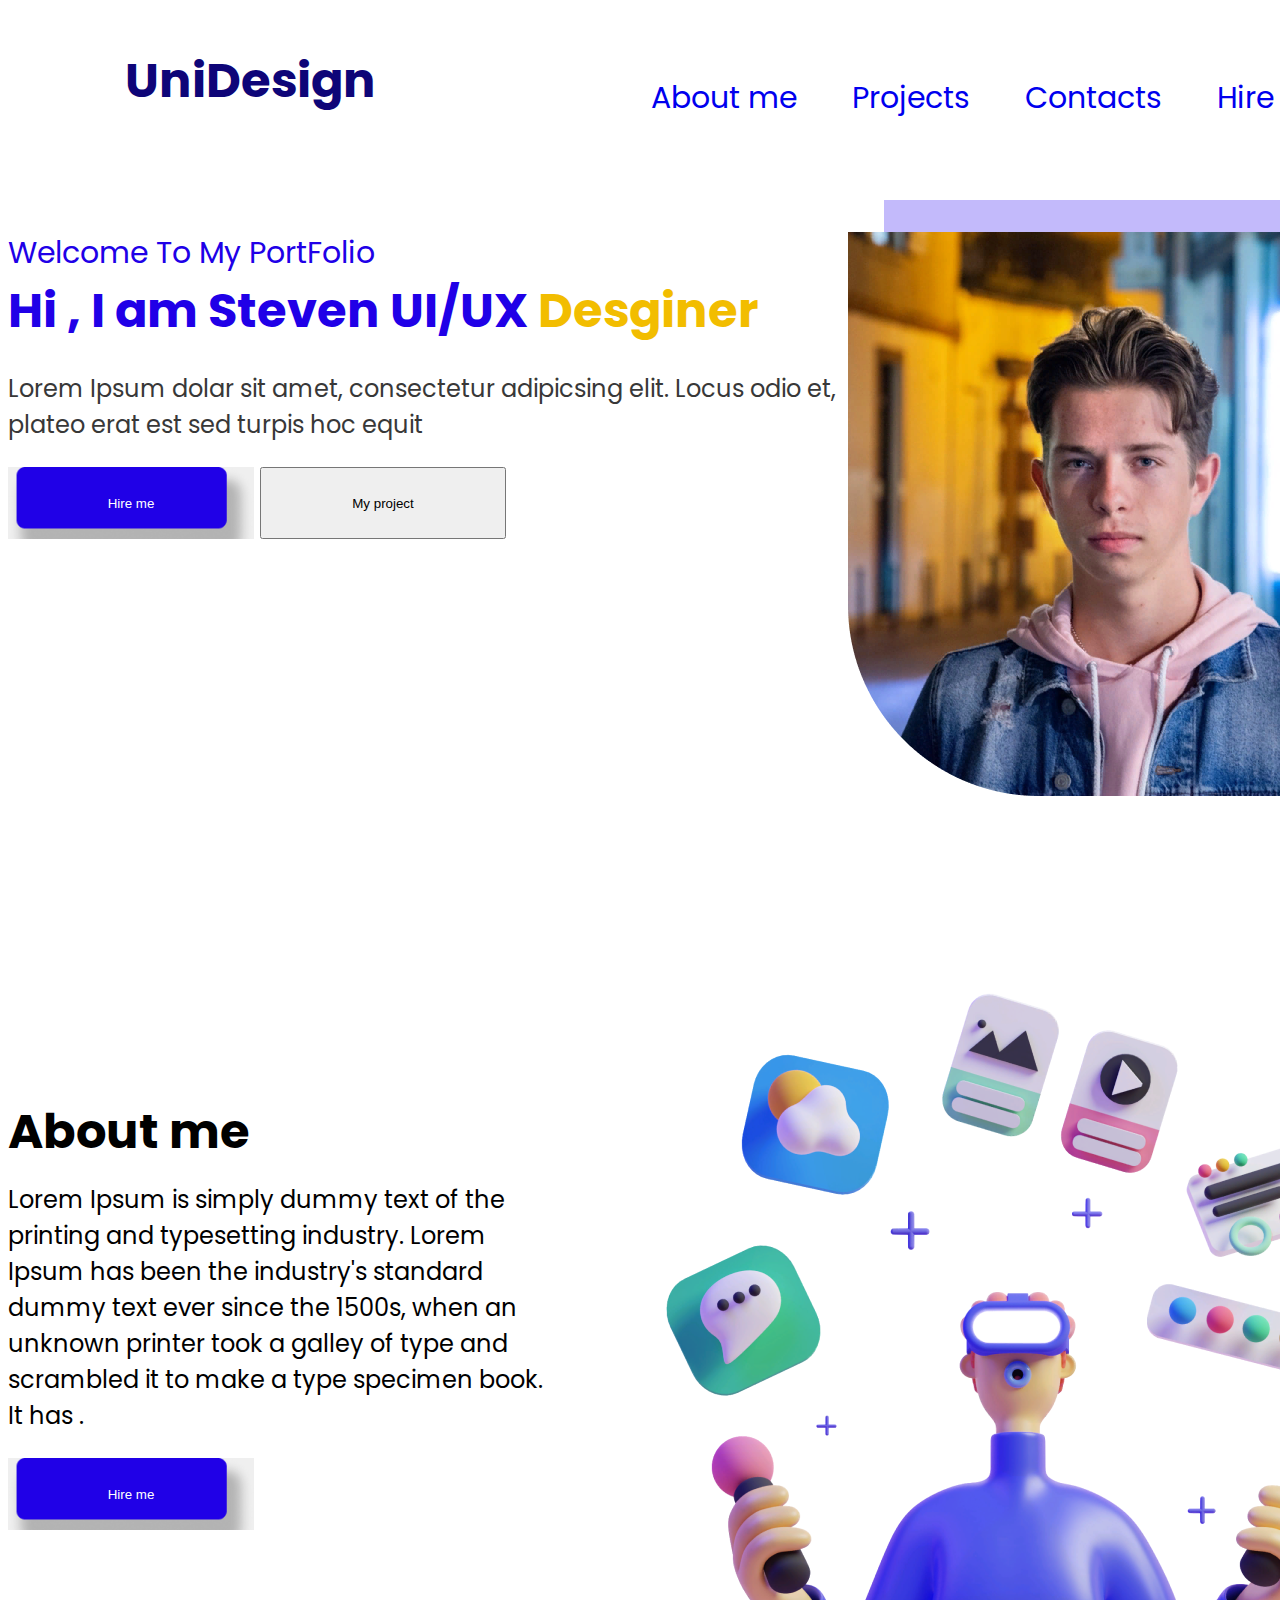
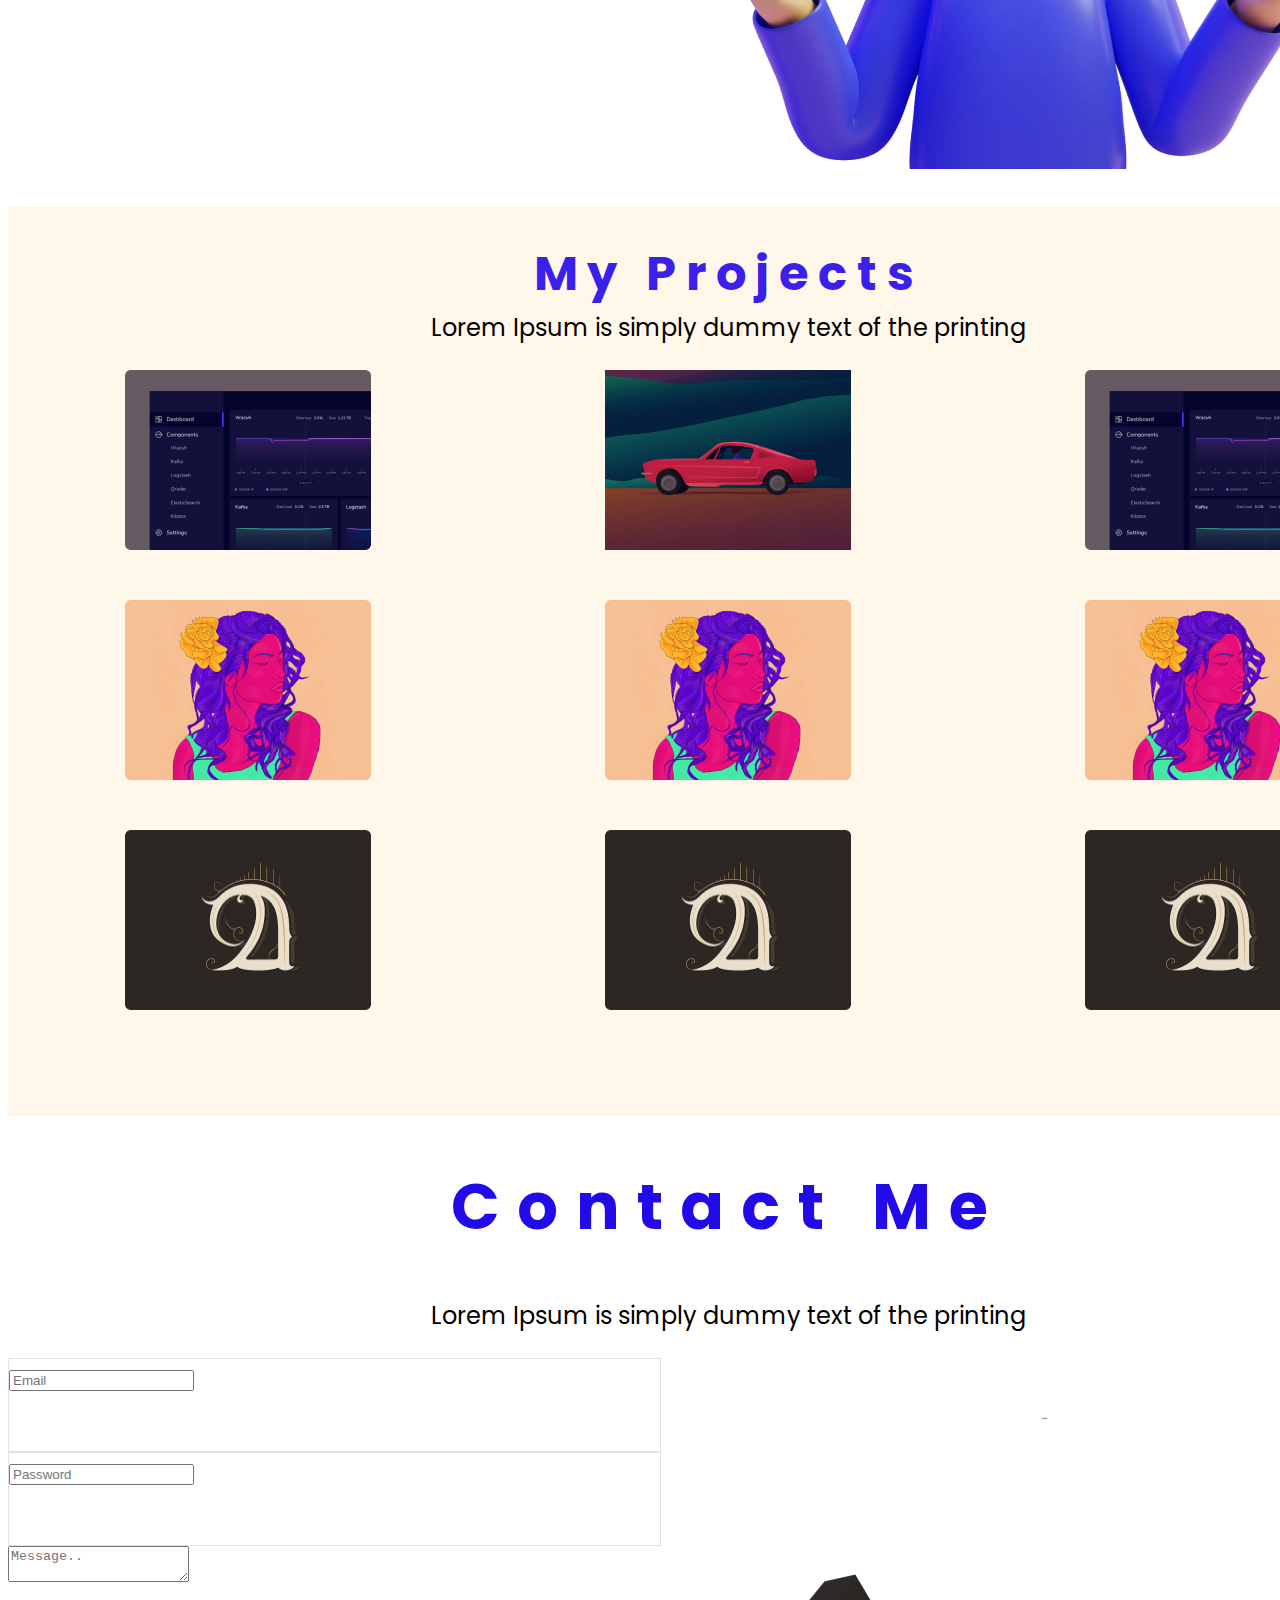
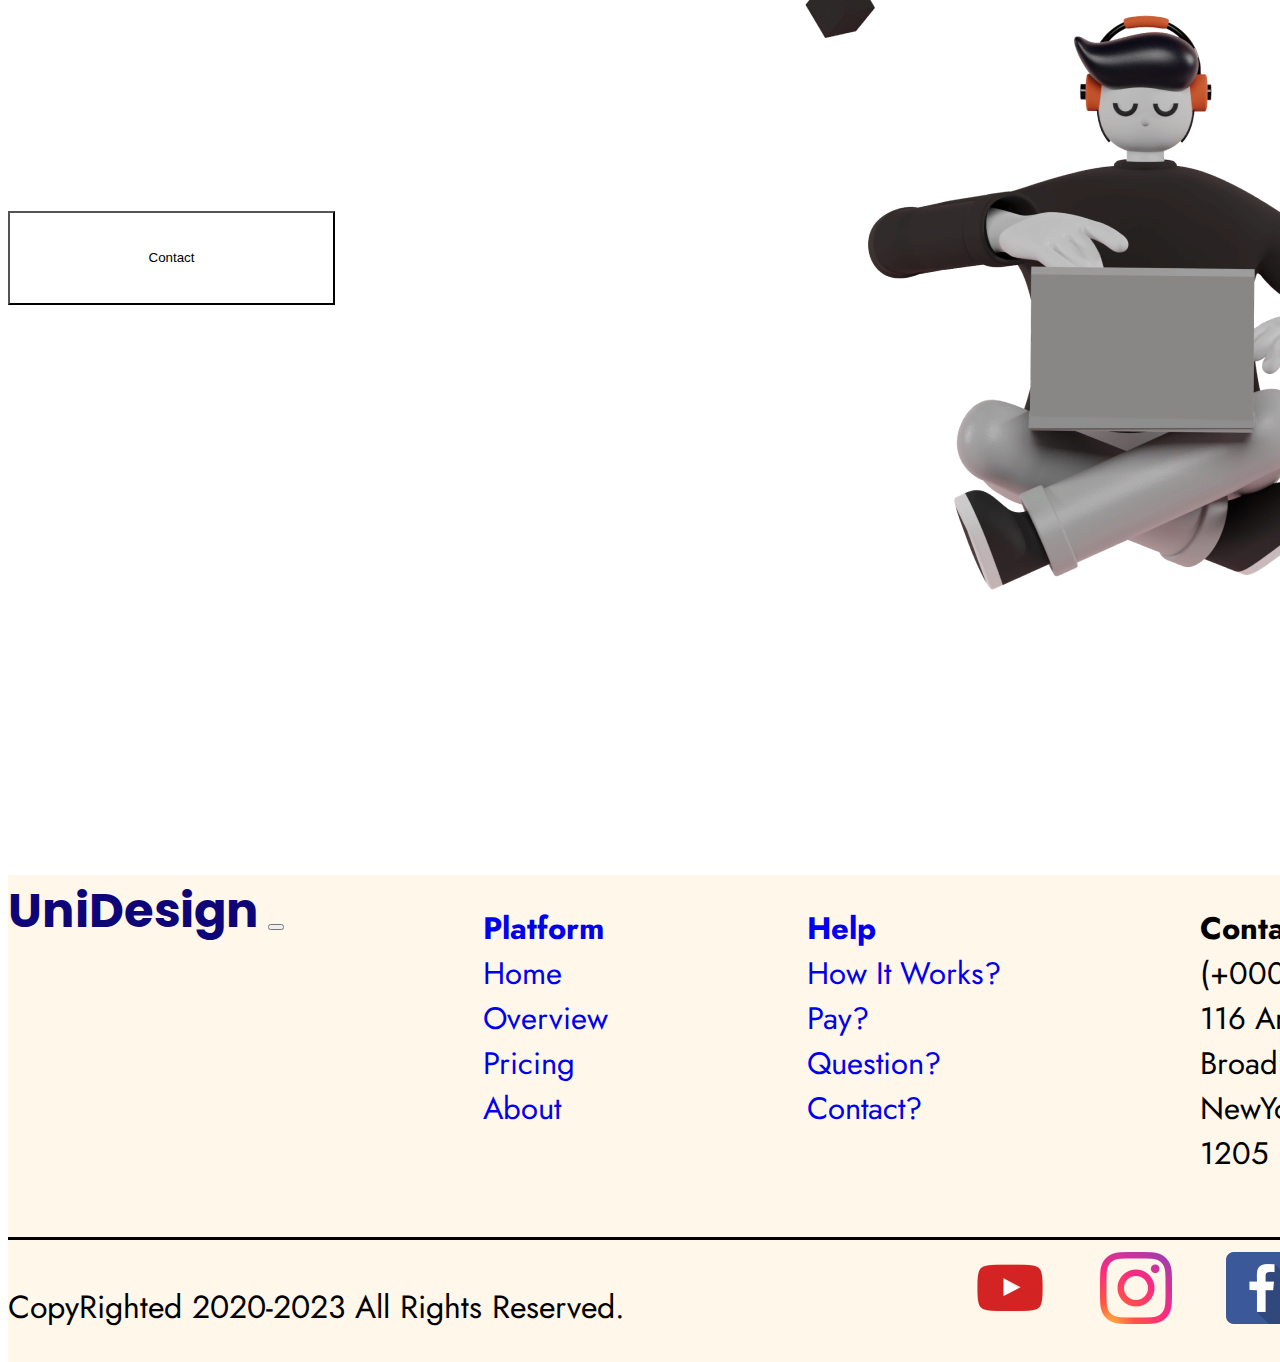
==== src/index.html @ 7551d469 "test1" ====
<!DOCTYPE html>
<html lang="en">
<head>
    <meta charset="UTF-8">
    <meta name="viewport" content="width=device-width, initial-scale=1.0">
    <title>Document</title>
    <link rel="stylesheet" href="styles.css">
</head>
<body>
    <header class="header">
        <div class="header-container">
            <span class="logo">UniDesign</span>
            <nav class="menu-container">
                <ul class="menu">
                    <li class="menu-item"><a href="#">About me</a></li>
                    <li class="menu-item"><a href="#">Projects</a></li>
                    <li class="menu-item"><a href="#">Contacts</a></li>
                    <li class="menu-item"><a href="#">Hire me</a></li>
                </ul>
            </nav>
        </div>
    </header>
    <main class="main-part">
        <section class="front-page">
            <div class="front-part-container">
                <h3 class="front-part-title">Welcome To My PortFolio</h3>
                <h1 class="front-part-subtitle">Hi , I am Steven UI/UX <span class="designer">Desginer</span></h1>
                <p class="front-part-text">Lorem Ipsum dolar sit amet, consectetur adipicsing elit. Locus odio et, plateo erat est sed turpis hoc equit</p>
                <div>
                    <button class="blue-button">Hire me</button>
                    <button class="transparent-button">My project</button>
                </div>
            </div>
            <div class="front-part-image-container">
                <img class="front-part-image" src="../assets/images/front.png" alt="guy">
            </div>
        </section>
        <section class="second-page">
            <div>
                <h1 class="second-page-title">About me</h1>
                <p>Lorem Ipsum is simply dummy text of the printing and typesetting industry. Lorem Ipsum has been the industry's standard dummy text ever since the 1500s, when an unknown printer took a galley of type and scrambled it to make a type specimen book. It has .</p>
                <button class="blue-button">Hire me</button>
            </div>
            <img src="../assets/images/skills.png" alt="skills">
        </section>
        <section class="third-page">
            <div class="third-page-text-block">
                <h1 class="third-page-title">My Projects</h1>
                <p class="third-page-text">Lorem Ipsum is simply dummy text of the printing</p>
            </div>
            <div class="projects">
                <img class="project-item" src="../assets/images/dashboard.png" alt="dashboard">
                <img class="project-item" src="../assets/images/car.png" alt="car">
                <img class="project-item" src="../assets/images/dashboard.png" alt="dashboard">
                <img class="project-item" src="../assets/images/woman.png" alt="woman">
                <img class="project-item" src="../assets/images/woman.png" alt="woman">
                <img class="project-item" src="../assets/images/woman.png" alt="woman">
                <img class="project-item" src="../assets/images/wave.png" alt="wave">
                <img class="project-item" src="../assets/images/wave.png" alt="wave">
                <img class="project-item" src="../assets/images/wave.png" alt="wave">
            </div>
        </section>
        <section class="fourth-page">
            <div class="fourth-page-text-block">
                <h1 class="fourth-page-title">Contact Me</h1>
                <p class="fourth-page-text">Lorem Ipsum is simply dummy text of the printing</p>
            </div>
            <div class="contact-form">
                <div class="forms">
                  <div class="form-email">
                    <label for="email" class="sr-only">Email</label>
                    <input id="email" type="email" placeholder="Email">
                  </div>
                  <div class="form-password">
                    <label for="password" class="sr-only">Email</label>
                    <input id="password" type="email" placeholder="Password">
                  </div>
                  <div class="form-message">
                    <label for="message" class="sr-only">Message</label>
                    <textarea id="message" placeholder="Message.."></textarea>
                  </div>
                  <button class="contact-button">Contact</button>
                </div>
                <img src="../assets/images/contacts.png" alt="contacts">
            </div>
        </section>
    </main>
    <footer class="footer">
        <div class="links">
            <div class="logo-sub">
                <span class="logo">UniDesign</span>
                <button class="subscribe-button"></button>
            </div>
            <ul>
                <li class="links-item bold"><a href="#">Platform</a></li>
                <li class="links-item"><a href="#">Home</a></li>
                <li class="links-item"><a href="#">Overview</a></li>
                <li class="links-item"><a href="#">Pricing</a></li>
                <li class="links-item"><a href="#">About</a></li>
            </ul>
            <ul>
                <li class="links-item bold"><a href="#">Help</a></li>
                <li class="links-item"><a href="#">How It Works?</a></li>
                <li class="links-item"><a href="#">Pay?</a></li>
                <li class="links-item"><a href="#">Question?</a></li>
                <li class="links-item"><a href="#">Contact?</a></li>
            </ul>
            <ul>
                <li class="bold">Contact</li>
                <li>(+000) 1234-6789</li>
                <li>116 Archlor Road<br/>Broadlaband,<br/>NewYork (NYC)<br/>1205</li>
            </ul>
        </div>
        <img class="border" src="../assets/images/Line.png" alt="border">
        <div class="socials">
            <p class="CopyRighted">CopyRighted 2020-2023   All Rights Reserved.</p>
            <div class="social-link-container">
                <a class="socials-link" href="#"><img src="../assets/images/youtube.png" alt="Youtube"></a>
                <a class="socials-link" href="#"><img src="../assets/images/instagram.png" alt="Instagram"></a>
                <a class="socials-link" href="#"><img src="../assets/images/facebook.png" alt="Facebook"></a>
                <a class="socials-link" href="#"><img src="../assets/images/linkedin.png" alt="LinkedIn"></a>
            </div>
        </div>
    </footer>
</body>
</html>
---- src/styles.css ----
@font-face {
    font-family: Poppins;
    src: url(../assets/fonts/Poppins/Poppins-Regular.ttf);
    font-weight: 400;
}

@font-face {
    font-family: Poppins;
    src: url(../assets/fonts/Poppins/Poppins-Bold.ttf);
    font-weight: 700;
}

@font-face {
    font-family: Jost;
    src: url(../assets/fonts/Jost/Jost-Regular.ttf);
    font-weight: 400;
}

@font-face {
    font-family: Jost;
    src: url(../assets/fonts/Jost/Jost-Bold.ttf);
    font-weight: 700;
}

html {
    font-family: Poppins;
    font-weight: 400;
    font-size: 24px;
    line-height: 36px;
    color: black;
}
body {
    width: 1440px;
    height: 100vh;
    
}

a {
    text-decoration: none;
}

ul {
    list-style-type: none;
}

.sr-only {
    position: absolute;
    width: 1px;
    height: 1px;
    padding: 0;
    overflow: hidden;
    white-space: nowrap;
    border: 0;
  }

.header-container {
    display: flex;
    justify-content: space-around;
    margin-top: 45px;
    margin-bottom: 50px;
}

.menu {
    display: flex;
    justify-content: space-between;
    gap: 30px;
    font-size: 30px;
    line-height: 45px;

}

.menu-item {
    list-style-type: none;
    color: #686565;
}

.menu-container {
    width: 50%;
}

.logo {
    font-family: Poppins;
    font-weight: 700;
    font-size: 48px;
    line-height: 72px;
    color: #0E0578;
}

.front-page {
    display: flex;
    flex-basis: 500px;
    justify-content: space-around;
}

.front-part-subtitle {
    margin-bottom: 0;
    margin-top: 0;
    font-family: Poppins;
    font-weight: 700;
    font-size: 48px;
    line-height: 72px;
    color: #2000E7;
}

.front-part-title {
    margin-bottom: 0;
    font-family: Poppins;
    font-size: 30px;
    font-weight: 400;
    line-height: 45px;
    color:#2000E7;
}

.front-part-text {
    color: #383838;
}

.designer {
    color: #F2BD00;
}

.blue-button {
    background-image: url(../assets/images/bbutton.png);
    background-size: cover;
    border: none;
    color: #FFFFFF;
    text-align: center;
    width: 246px;
    height: 72px;
}

.transparent-button {
    width: 246px;
    height: 72px;
}

.second-page {
    height: 1000px;
    display: flex;
    align-items: center;
}

.third-page {
    background-color: #FFD69633;
    display: flex;
    flex-direction: column;
    height: 910px;
}

.third-page-text-block {
    text-align: center;
}

.projects {
    display: flex;
    justify-content: space-around;
    flex-wrap: wrap;
    column-gap: 200px;
    row-gap: 50px;
    margin-left: 100px; 
    margin-right: 100px;
}

.third-page-title {
    font-family: Poppins;
    font-weight: 700;
    font-size: 48px;
    line-height: 72px;
    letter-spacing: 0.2em;
    color: #3B1FEA;
    margin-bottom: 0;
}

.third-page-text {
    margin-top: 0;
}
.project-item {
    width: 246px;
    height: 180px;
}

.fourth-page {
    height: 1316px;
}

.fourth-page-text-block {
    text-align: center;
}

.fourth-page-title {
    font-family: Poppins;
    font-size: 64px;
    font-weight: 700;
    line-height: 96px;
    letter-spacing: 0.27em;
    color: #220BE8;
}

.contact-form {
    display: flex;
}

.forms > *{
    display: block;
    width: 50%;
}

.form-email, 
.form-password {
    box-sizing: border-box;
    width: 653px;
    height: 94px;
    background: #FFFFFF;
    border: 1px solid #e2e2e2;
}

.form-message {
    box-sizing: border-box;
    width: 653px;
    height: 265px;
    background-color: #FFFFFF;
    resize: none;
}

.contact-button {
    width: 327px;
    height: 94px;
    background: #FFFFFF;
}

.footer {
    height: 800;
    background-color: #FFD69633;
    font-family: Jost;
    font-size: 31px;
    font-weight: 400;
    line-height: 45px;
    letter-spacing: 0em;
    color: black; 
}

.bold {
    font-family: Jost;
    font-weight: 700; 
}
.links {
    display: flex;
    justify-content: space-between;
}   

.border {
    text-align: center;
}

.socials {
    display: flex;
    justify-content: space-between;
}
.socials-link {
    height: 96px;
    width: 96px;
}

.CopyRighted {
    font-family: Jost;
    font-size: 32px;
    font-weight: 400;
    line-height: 46px;
    letter-spacing: 0em;
}
.social-link-container {
    display: flex;
    justify-content: end;
    gap: 30px;
    width: 50%;
}
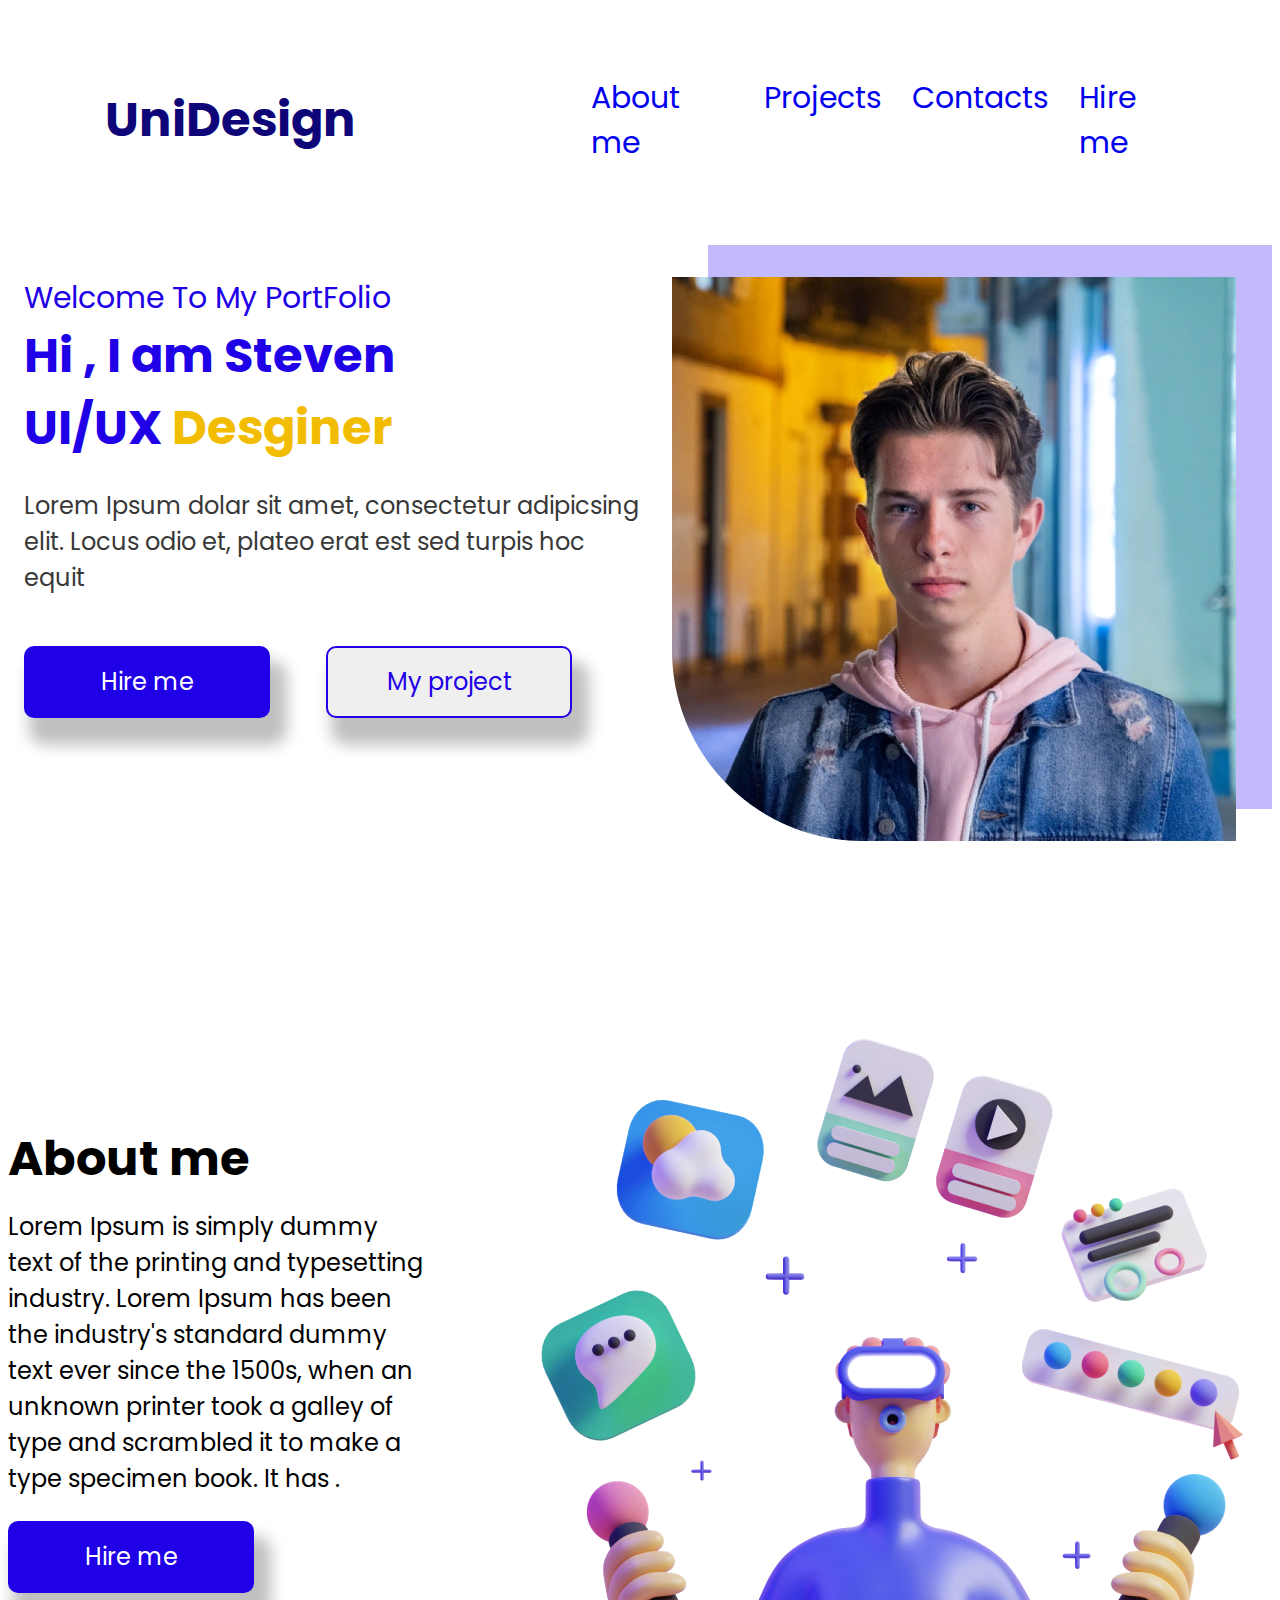
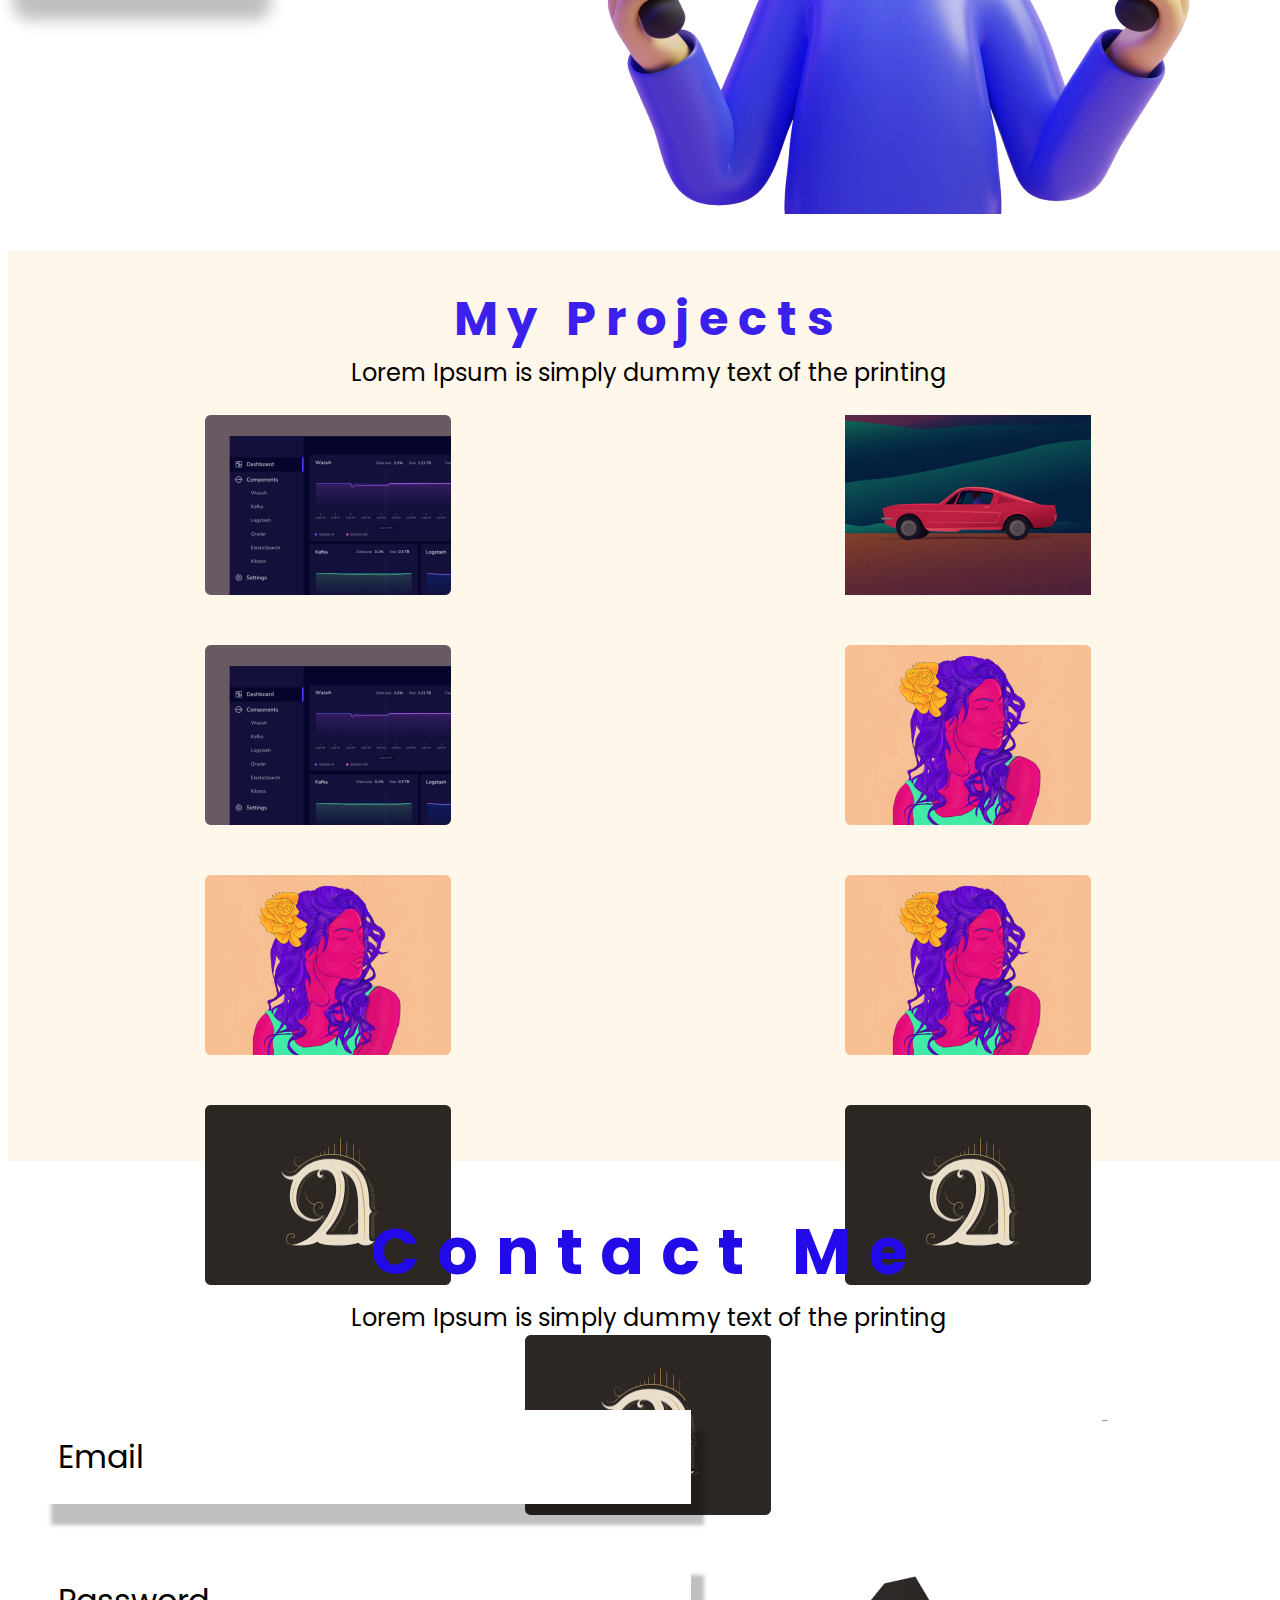
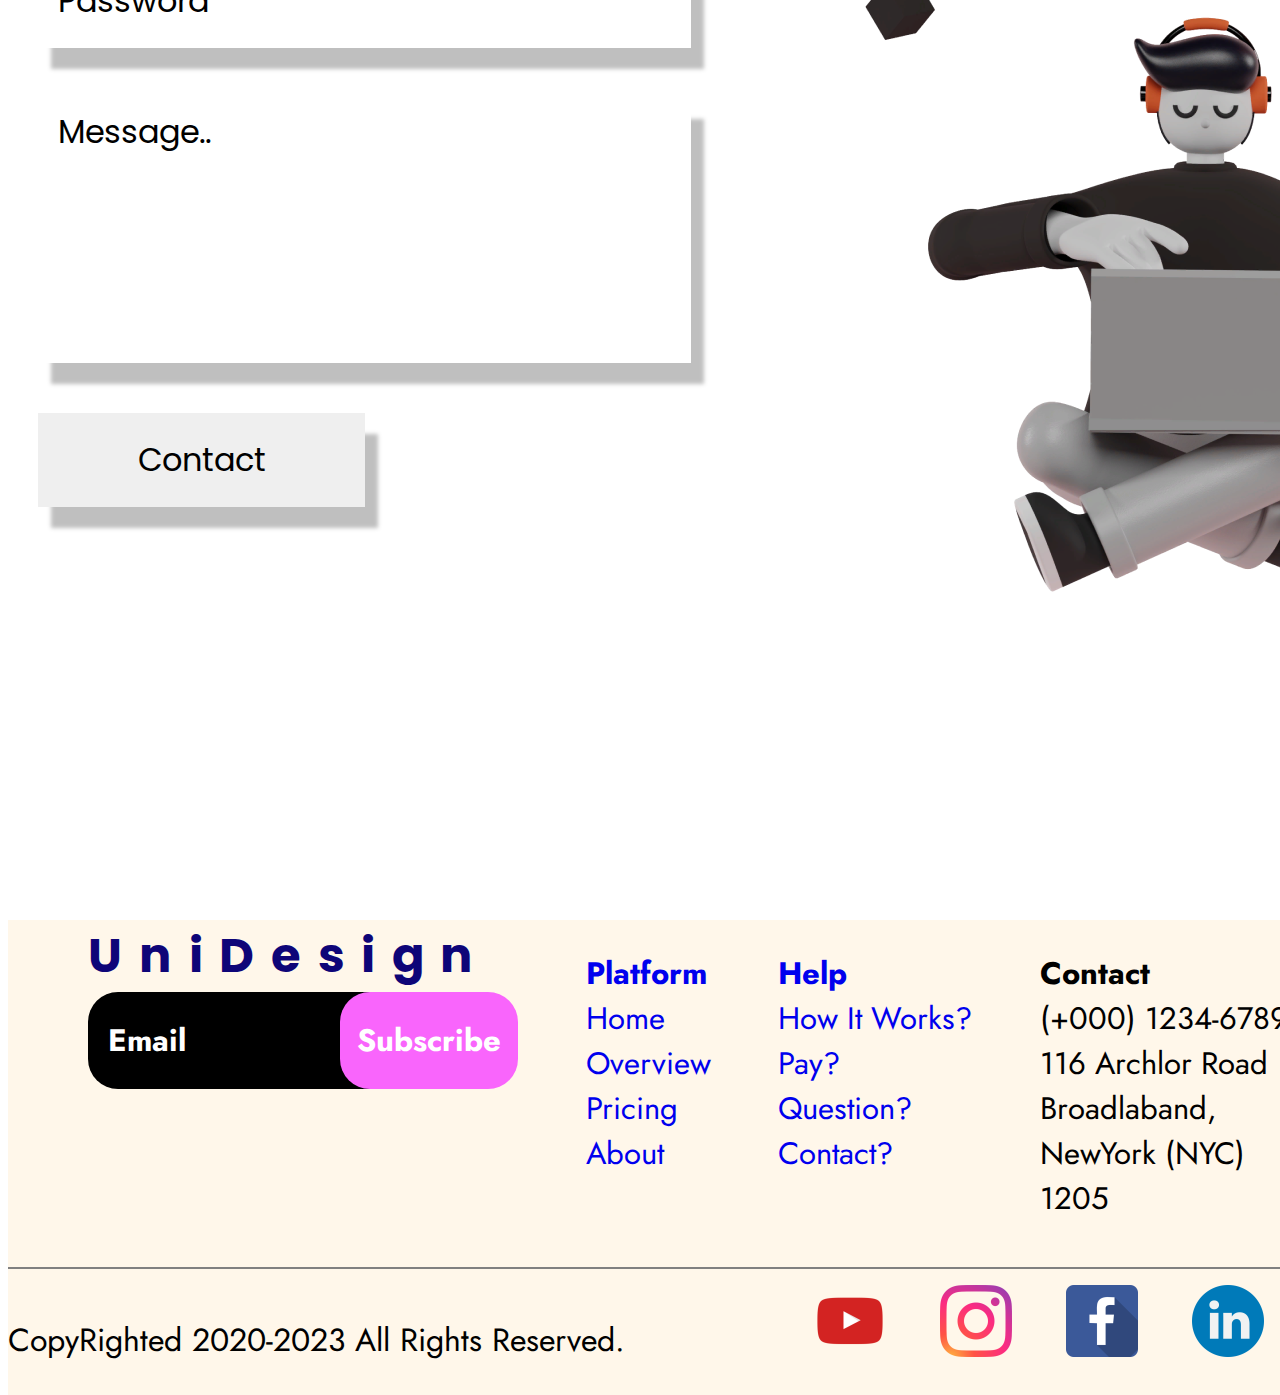
==== commit d7e6acb3: "test2" ====
--- a/src/index.html
+++ b/src/index.html
@@ -12,10 +12,10 @@
             <span class="logo">UniDesign</span>
             <nav class="menu-container">
                 <ul class="menu">
-                    <li class="menu-item"><a href="#">About me</a></li>
-                    <li class="menu-item"><a href="#">Projects</a></li>
-                    <li class="menu-item"><a href="#">Contacts</a></li>
-                    <li class="menu-item"><a href="#">Hire me</a></li>
+                    <li class="menu-item"><a class="menu-item-link" href="#">About me</a></li>
+                    <li class="menu-item"><a class="menu-item-link" href="#">Projects</a></li>
+                    <li class="menu-item"><a class="menu-item-link" href="#">Contacts</a></li>
+                    <li class="menu-item"><a class="menu-item-link" href="#">Hire me</a></li>
                 </ul>
             </nav>
         </div>
@@ -26,9 +26,9 @@
                 <h3 class="front-part-title">Welcome To My PortFolio</h3>
                 <h1 class="front-part-subtitle">Hi , I am Steven UI/UX <span class="designer">Desginer</span></h1>
                 <p class="front-part-text">Lorem Ipsum dolar sit amet, consectetur adipicsing elit. Locus odio et, plateo erat est sed turpis hoc equit</p>
-                <div>
+                <div class="buttons">
                     <button class="blue-button">Hire me</button>
-                    <button class="transparent-button">My project</button>
+                    <button class="white-button">My project</button>
                 </div>
             </div>
             <div class="front-part-image-container">
@@ -36,9 +36,9 @@
             </div>
         </section>
         <section class="second-page">
-            <div>
+            <div class="second-page-text-block">
                 <h1 class="second-page-title">About me</h1>
-                <p>Lorem Ipsum is simply dummy text of the printing and typesetting industry. Lorem Ipsum has been the industry's standard dummy text ever since the 1500s, when an unknown printer took a galley of type and scrambled it to make a type specimen book. It has .</p>
+                <p class="second-page-text">Lorem Ipsum is simply dummy text of the printing and typesetting industry. Lorem Ipsum has been the industry's standard dummy text ever since the 1500s, when an unknown printer took a galley of type and scrambled it to make a type specimen book. It has .</p>
                 <button class="blue-button">Hire me</button>
             </div>
             <img src="../assets/images/skills.png" alt="skills">
@@ -67,15 +67,15 @@
             </div>
             <div class="contact-form">
                 <div class="forms">
-                  <div class="form-email">
+                  <div class="form-input form-email">
                     <label for="email" class="sr-only">Email</label>
                     <input id="email" type="email" placeholder="Email">
                   </div>
-                  <div class="form-password">
+                  <div class="form-input form-password">
                     <label for="password" class="sr-only">Email</label>
                     <input id="password" type="email" placeholder="Password">
                   </div>
-                  <div class="form-message">
+                  <div class="form-input form-message">
                     <label for="message" class="sr-only">Message</label>
                     <textarea id="message" placeholder="Message.."></textarea>
                   </div>
@@ -87,9 +87,13 @@
     </main>
     <footer class="footer">
         <div class="links">
-            <div class="logo-sub">
-                <span class="logo">UniDesign</span>
-                <button class="subscribe-button"></button>
+            <div class="logo-sub" style="margin-left: 80px;">
+                <span class="logo" style="letter-spacing: 0.35em;">UniDesign</span>
+                <form class="footer-form" action="">
+                    <label for="email" class="sr-only">Email</label>
+                    <input id="email" type="email" placeholder="Email">
+                    <button class="subscribe-button">Subscribe</button>
+                </form>  
             </div>
             <ul>
                 <li class="links-item bold"><a href="#">Platform</a></li>
@@ -111,7 +115,7 @@
                 <li>116 Archlor Road<br/>Broadlaband,<br/>NewYork (NYC)<br/>1205</li>
             </ul>
         </div>
-        <img class="border" src="../assets/images/Line.png" alt="border">
+        <hr noshade style="color: black; align: center; size: 3px; width: 1334px;"/>
         <div class="socials">
             <p class="CopyRighted">CopyRighted 2020-2023   All Rights Reserved.</p>
             <div class="social-link-container">
--- a/src/styles.css
+++ b/src/styles.css
@@ -30,32 +30,36 @@
     color: black;
 }
 body {
-    width: 1440px;
+    width: 100vw;
     height: 100vh;
-    
 }
 
 a {
     text-decoration: none;
 }
 
+.menu-item-link:visited {
+    color: #686565;
+}
+
 ul {
     list-style-type: none;
 }
 
 .sr-only {
     position: absolute;
-    width: 1px;
-    height: 1px;
+    width: 0px;
+    height: 0px;
     padding: 0;
     overflow: hidden;
     white-space: nowrap;
-    border: 0;
+    border: none;
   }
 
 .header-container {
     display: flex;
     justify-content: space-around;
+    align-items: center;
     margin-top: 45px;
     margin-bottom: 50px;
 }
@@ -100,6 +104,8 @@
     font-size: 48px;
     line-height: 72px;
     color: #2000E7;
+    width: 447px;
+    height: 144px;
 }
 
 .front-part-title {
@@ -113,25 +119,45 @@
 
 .front-part-text {
     color: #383838;
+    width: 616px;
 }
 
 .designer {
     color: #F2BD00;
 }
 
+.buttons {
+    margin-top: 50px;
+}
+
 .blue-button {
-    background-image: url(../assets/images/bbutton.png);
-    background-size: cover;
-    border: none;
-    color: #FFFFFF;
-    text-align: center;
+    border: none;
+    background-color: #2000E7;
+    width: 246px;
+    color: white;
+    height: 72px;
+    box-shadow: 11px 21px 15px 6px #00000040;
+    border-radius: 10px;
+    font-family: Poppins;
+    font-size: 24px;
+    font-weight: 400;
+    line-height: 36px;
+    letter-spacing: 0em;
+    margin-right: 50px; 
+}
+
+.white-button {
     width: 246px;
     height: 72px;
-}
-
-.transparent-button {
-    width: 246px;
-    height: 72px;
+    color:#2000E7;
+    border: 2px solid #2000E7;
+    box-shadow: 11px 21px 15px 6px #00000040;
+    border-radius: 10px;
+    font-family: Poppins;
+    font-size: 24px;
+    font-weight: 400;
+    line-height: 36px;
+    letter-spacing: 0em;    
 }
 
 .second-page {
@@ -140,6 +166,9 @@
     align-items: center;
 }
 
+.second-page-text {
+    width: 415px;
+}
 .third-page {
     background-color: #FFD69633;
     display: flex;
@@ -162,7 +191,7 @@
 }
 
 .third-page-title {
-    font-family: Poppins;
+    family: Poppins;
     font-weight: 700;
     font-size: 48px;
     line-height: 72px;
@@ -174,6 +203,7 @@
 .third-page-text {
     margin-top: 0;
 }
+
 .project-item {
     width: 246px;
     height: 180px;
@@ -187,6 +217,10 @@
     text-align: center;
 }
 
+.fourth-page-text {
+    margin-top: 0;
+}
+
 .fourth-page-title {
     font-family: Poppins;
     font-size: 64px;
@@ -194,38 +228,60 @@
     line-height: 96px;
     letter-spacing: 0.27em;
     color: #220BE8;
+    margin-bottom: 0;
 }
 
 .contact-form {
     display: flex;
 }
 
-.forms > *{
+.forms {
+    padding: 50px 30px;
+}
+
+.forms ::placeholder {
+    color: black;
+}
+
+.form-input > * {
     display: block;
     width: 50%;
-}
-
-.form-email, 
-.form-password {
+    margin-bottom: 50px;
+    font-family: Poppins;
+    font-size: 32px;
+    font-weight: 400;
+    line-height: 48px;
+    letter-spacing: 0em;
+    color: black;
+}
+.contact-button {
+    font-family: Poppins;
+    font-size: 32px;
+    font-weight: 400;
+    line-height: 48px;
+    letter-spacing: 0em;
+    color: black;
+    text-align: center;
+    box-shadow: 13px 21px 4px 0px #00000040;
+    width: 327px;
+    height: 94px;
+    border: none;
+}
+
+.form-input textarea, 
+.form-input input {
     box-sizing: border-box;
+    padding: 10px 20px;
     width: 653px;
     height: 94px;
-    background: #FFFFFF;
-    border: 1px solid #e2e2e2;
-}
-
-.form-message {
-    box-sizing: border-box;
+    box-shadow: 13px 21px 4px 0px #00000040;
+    border: none;
+}
+
+.form-input textarea{
     width: 653px;
     height: 265px;
-    background-color: #FFFFFF;
     resize: none;
-}
-
-.contact-button {
-    width: 327px;
-    height: 94px;
-    background: #FFFFFF;
 }
 
 .footer {
@@ -239,6 +295,38 @@
     color: black; 
 }
 
+.footer-form input {
+    box-sizing: border-box;
+    width: 323px;
+    height: 97px;
+    border-radius: 30px;
+    background-color: black;
+    color: white;
+    padding-left: 20px;
+}
+
+.footer-form > * {
+    font-family: Jost;
+    font-size: 31px;
+    font-weight: 700;
+    line-height: 45px;
+    letter-spacing: 0em;
+    border: none;
+}
+
+.footer-form ::placeholder {
+    color:white;
+}
+
+.subscribe-button { 
+    width: 178px;
+    height: 97px;
+    margin-left: -80px;
+    border-radius: 30px;
+    color: white;
+    background-color: #F965FC;
+}
+
 .bold {
     font-family: Jost;
     font-weight: 700; 
@@ -248,8 +336,8 @@
     justify-content: space-between;
 }   
 
-.border {
-    text-align: center;
+.footer ul a:visited{
+    color: black;
 }
 
 .socials {
@@ -268,6 +356,7 @@
     line-height: 46px;
     letter-spacing: 0em;
 }
+
 .social-link-container {
     display: flex;
     justify-content: end;
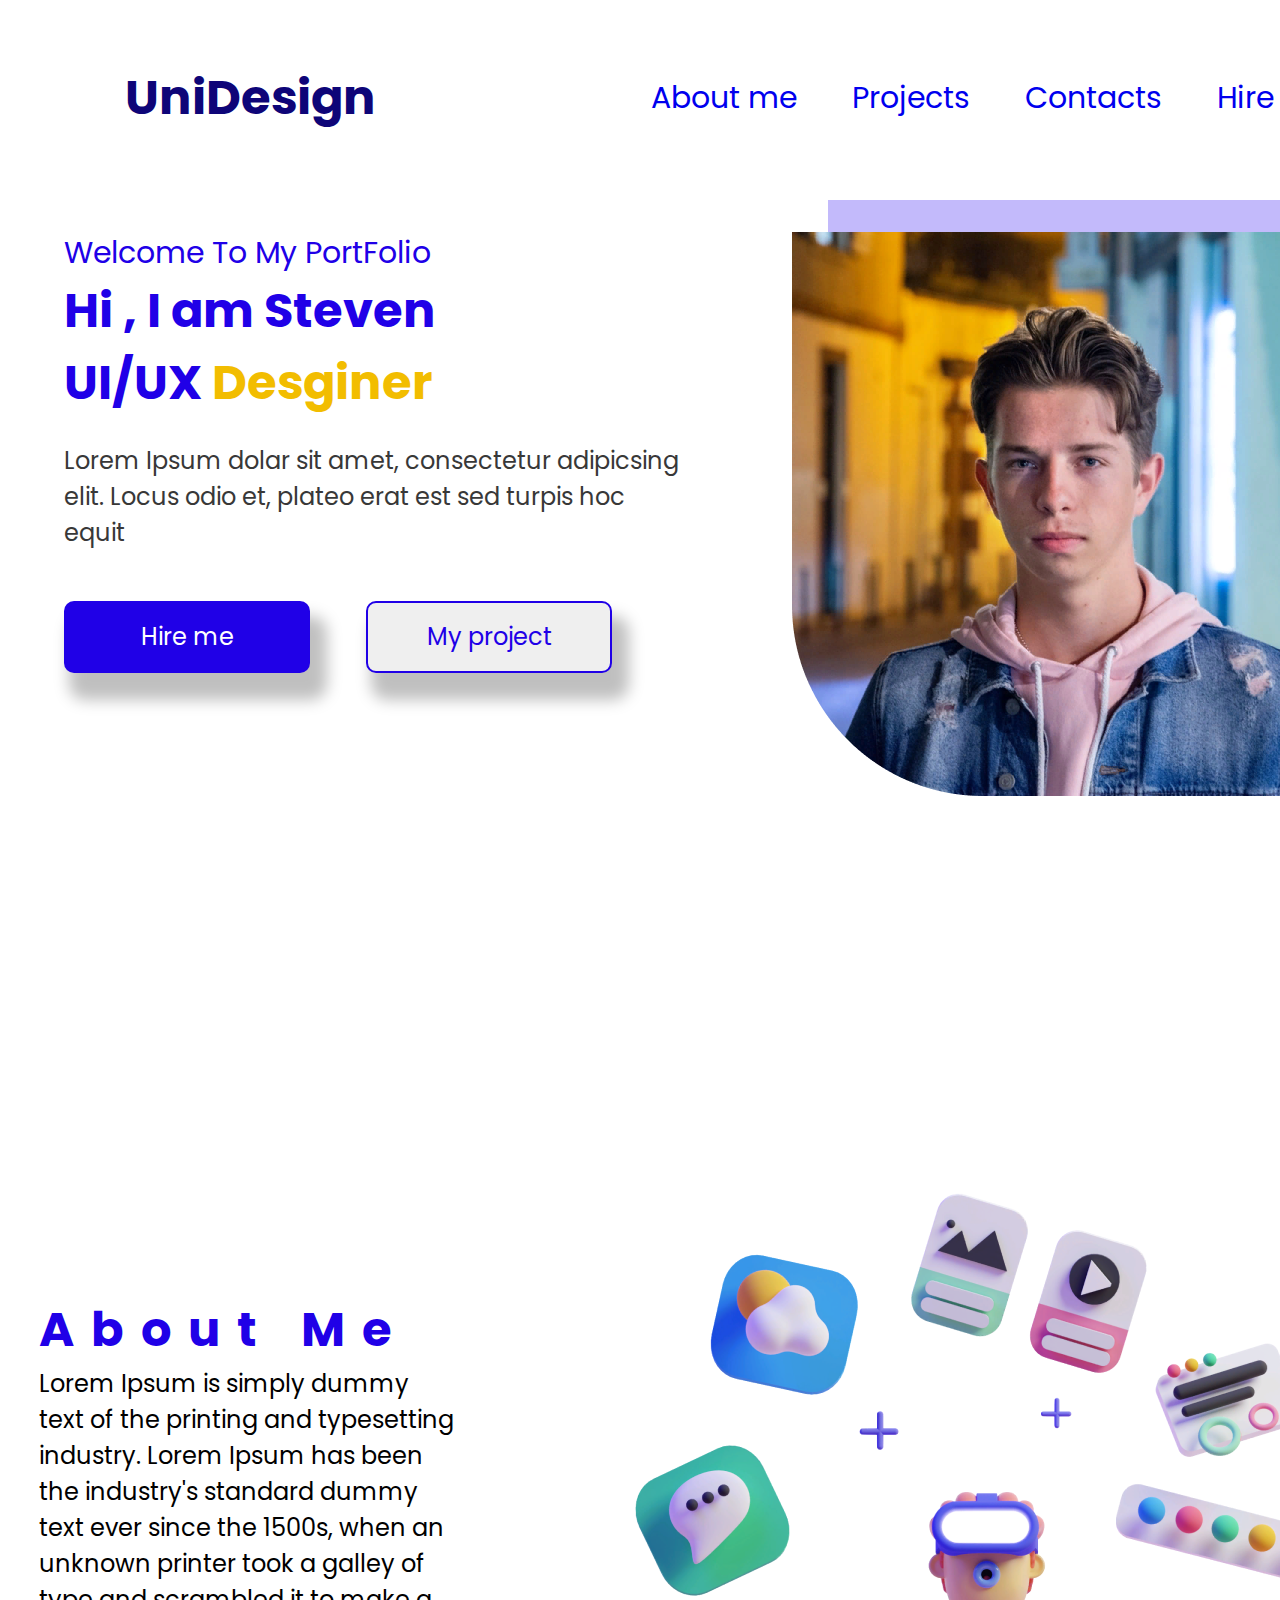
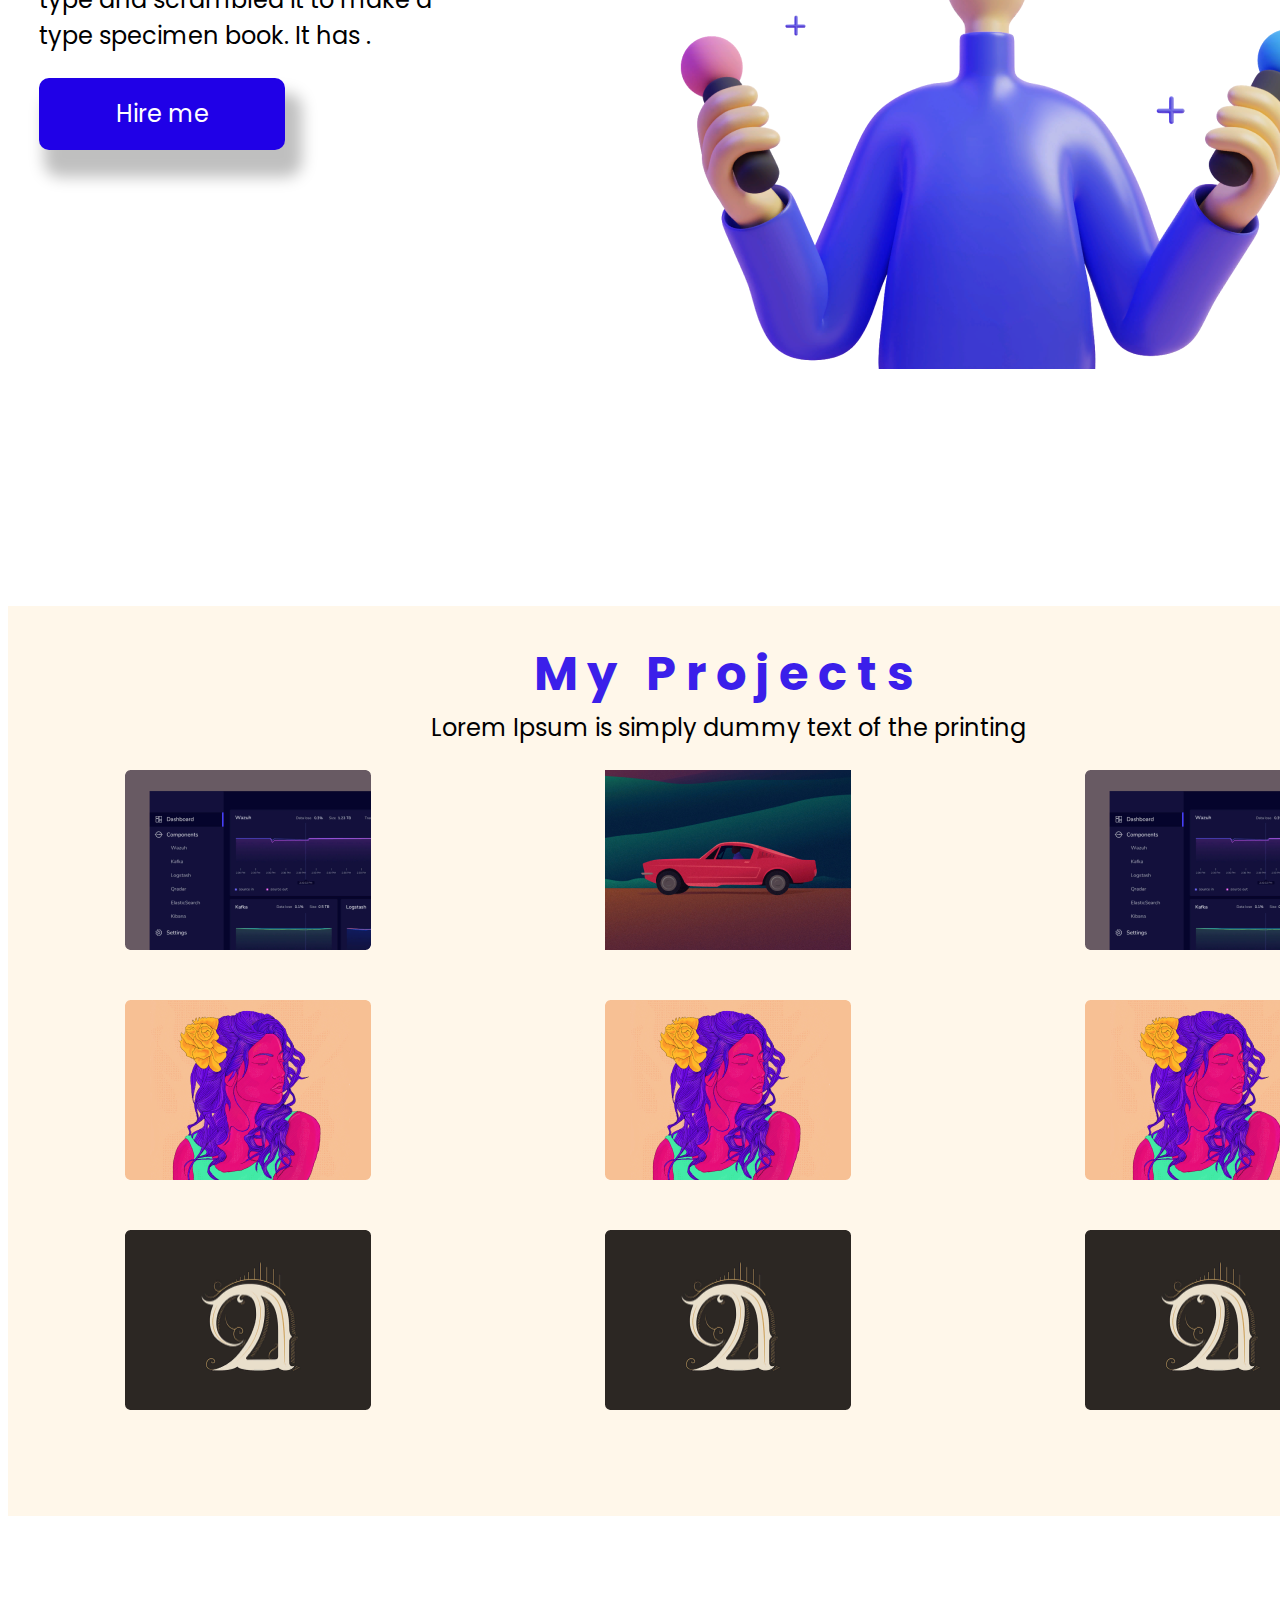
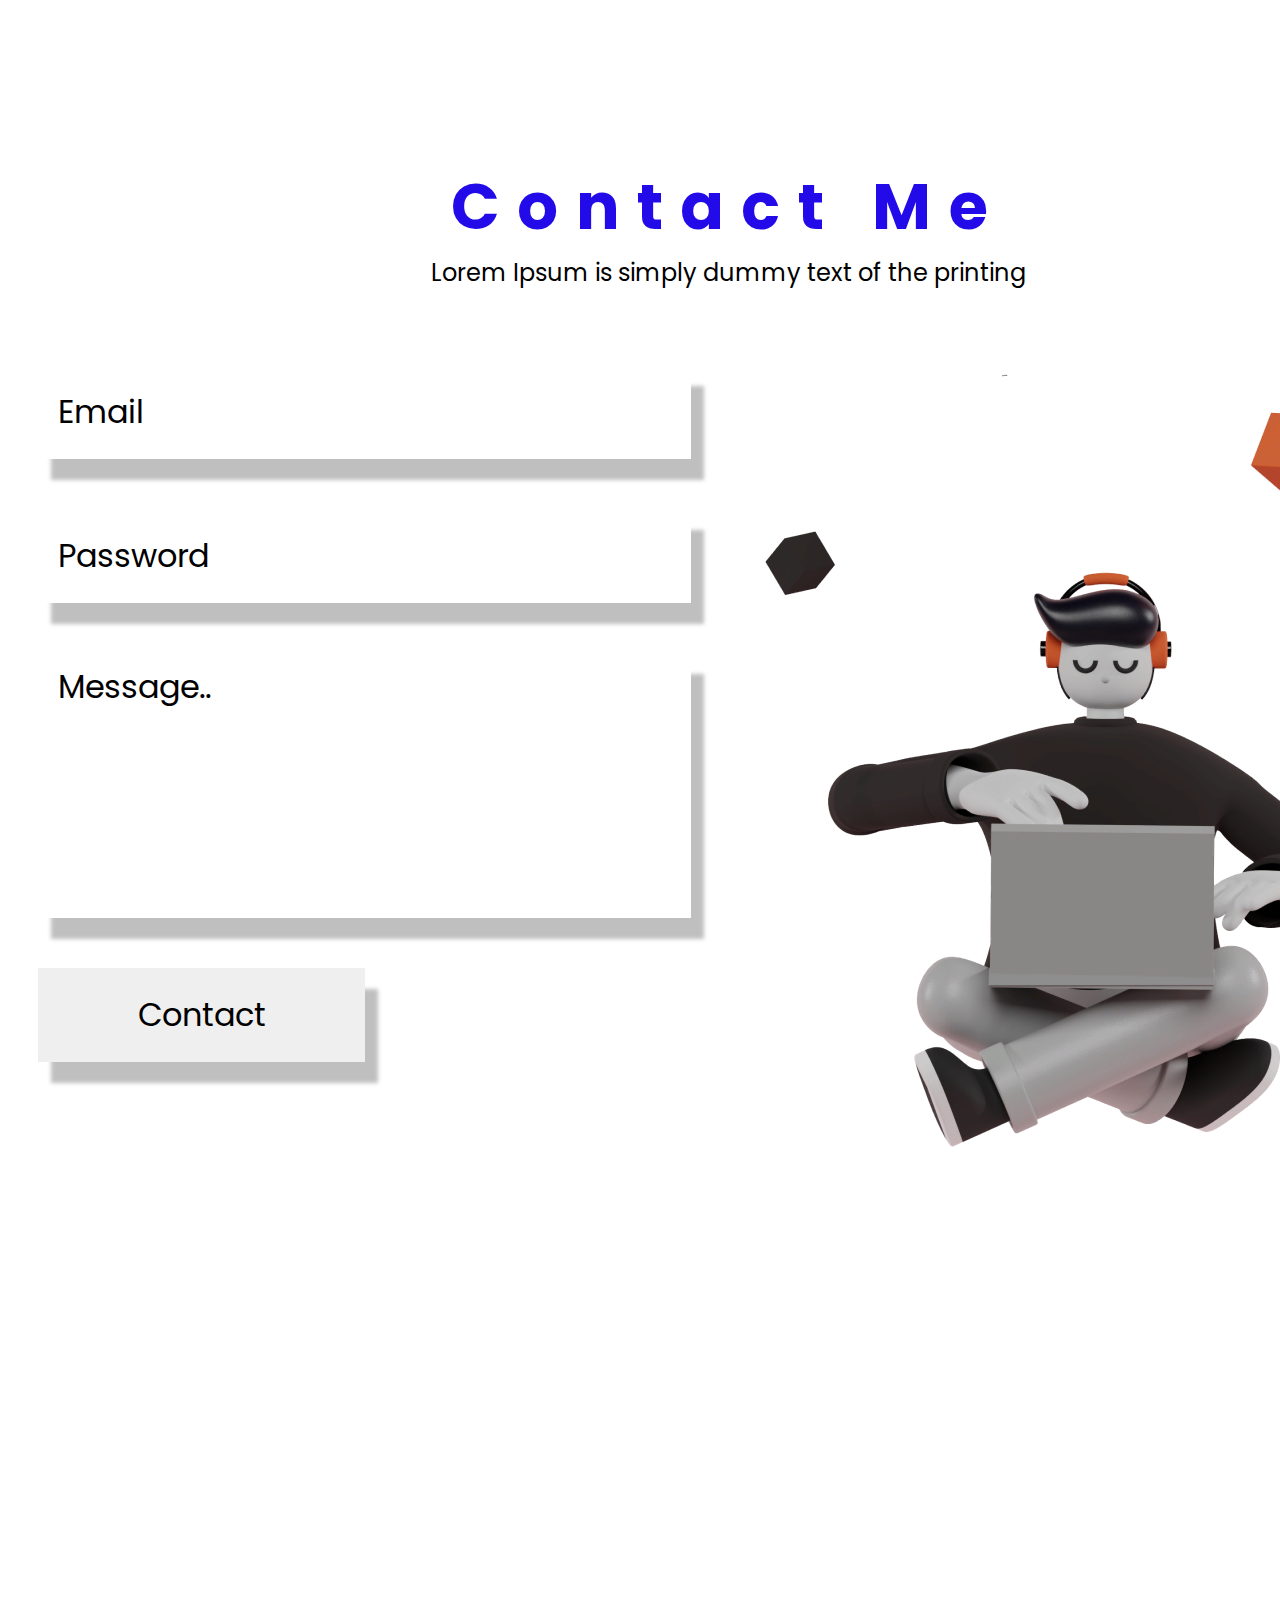
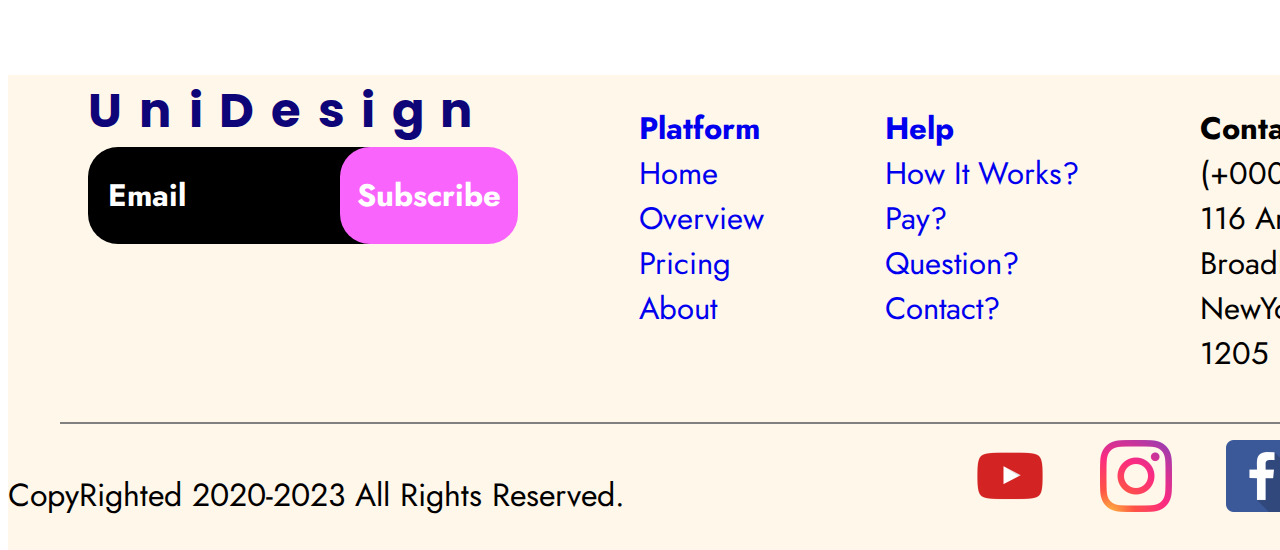
==== commit c02bec2a: "test3" ====
--- a/src/index.html
+++ b/src/index.html
@@ -35,14 +35,16 @@
                 <img class="front-part-image" src="../assets/images/front.png" alt="guy">
             </div>
         </section>
+        <div class="br"></div>
         <section class="second-page">
             <div class="second-page-text-block">
-                <h1 class="second-page-title">About me</h1>
+                <h1 class="second-page-title">About Me</h1>
                 <p class="second-page-text">Lorem Ipsum is simply dummy text of the printing and typesetting industry. Lorem Ipsum has been the industry's standard dummy text ever since the 1500s, when an unknown printer took a galley of type and scrambled it to make a type specimen book. It has .</p>
                 <button class="blue-button">Hire me</button>
             </div>
             <img src="../assets/images/skills.png" alt="skills">
         </section>
+        <div class="br"></div>
         <section class="third-page">
             <div class="third-page-text-block">
                 <h1 class="third-page-title">My Projects</h1>
@@ -60,6 +62,7 @@
                 <img class="project-item" src="../assets/images/wave.png" alt="wave">
             </div>
         </section>
+        <div class="br"></div>
         <section class="fourth-page">
             <div class="fourth-page-text-block">
                 <h1 class="fourth-page-title">Contact Me</h1>
@@ -81,9 +84,10 @@
                   </div>
                   <button class="contact-button">Contact</button>
                 </div>
-                <img src="../assets/images/contacts.png" alt="contacts">
+                <img class="skills-img" src="../assets/images/contacts.png" alt="contacts">
             </div>
         </section>
+        <div class="br"></div>
     </main>
     <footer class="footer">
         <div class="links">
--- a/src/styles.css
+++ b/src/styles.css
@@ -29,8 +29,9 @@
     line-height: 36px;
     color: black;
 }
+
 body {
-    width: 100vw;
+    width: 1440px;
     height: 100vh;
 }
 
@@ -38,12 +39,16 @@
     text-decoration: none;
 }
 
+ul {
+    list-style-type: none;
+}
+
+.br {
+    height: 200px;
+}
+
 .menu-item-link:visited {
     color: #686565;
-}
-
-ul {
-    list-style-type: none;
 }
 
 .sr-only {
@@ -164,11 +169,25 @@
     height: 1000px;
     display: flex;
     align-items: center;
+    justify-content: space-around;
 }
 
 .second-page-text {
     width: 415px;
-}
+    margin-top: 0;
+}
+
+.second-page-title {
+    font-family: Poppins;
+    font-size: 48px;
+    font-weight: 700;
+    line-height: 72px;
+    color:#2000E7;
+    font-family: Poppins;
+    letter-spacing: 0.35em;
+    margin-bottom: 0;
+}
+
 .third-page {
     background-color: #FFD69633;
     display: flex;
@@ -229,6 +248,10 @@
     letter-spacing: 0.27em;
     color: #220BE8;
     margin-bottom: 0;
+}
+
+.skills-img {
+    margin-left: -100px;
 }
 
 .contact-form {
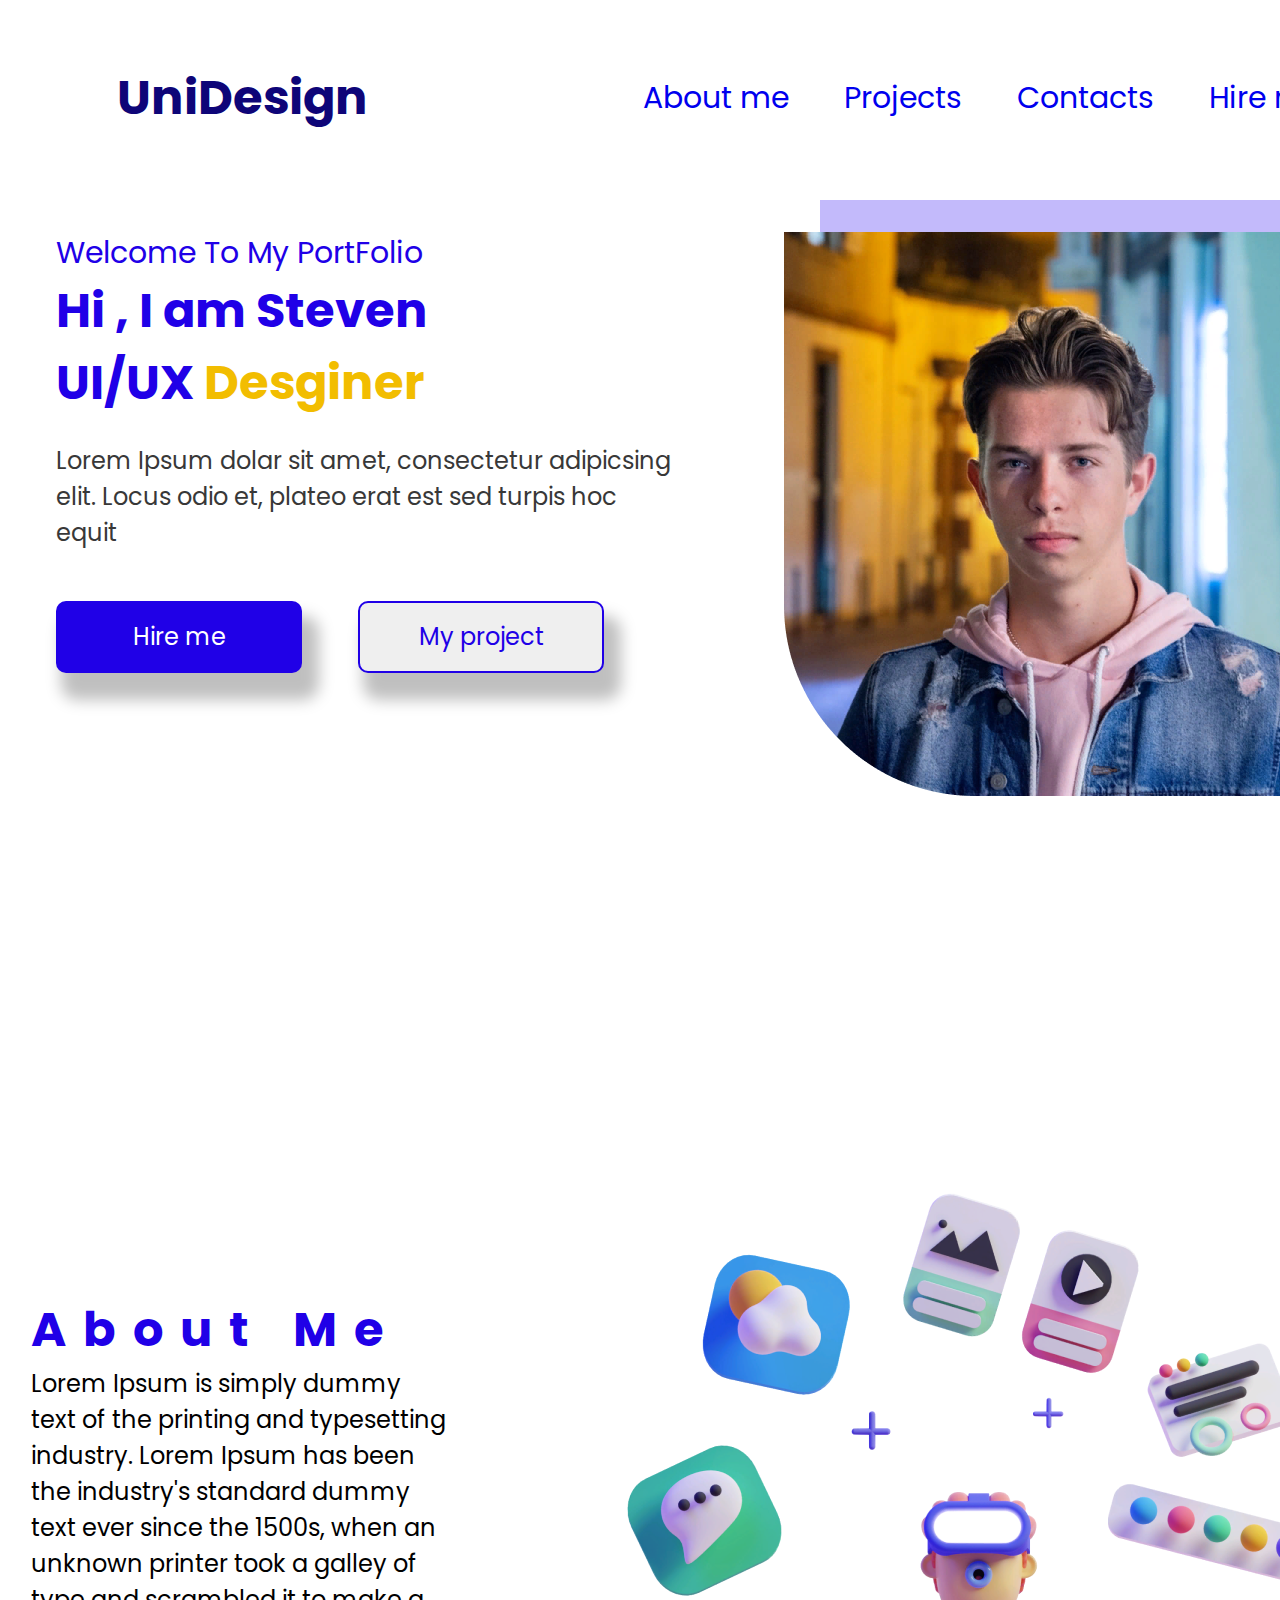
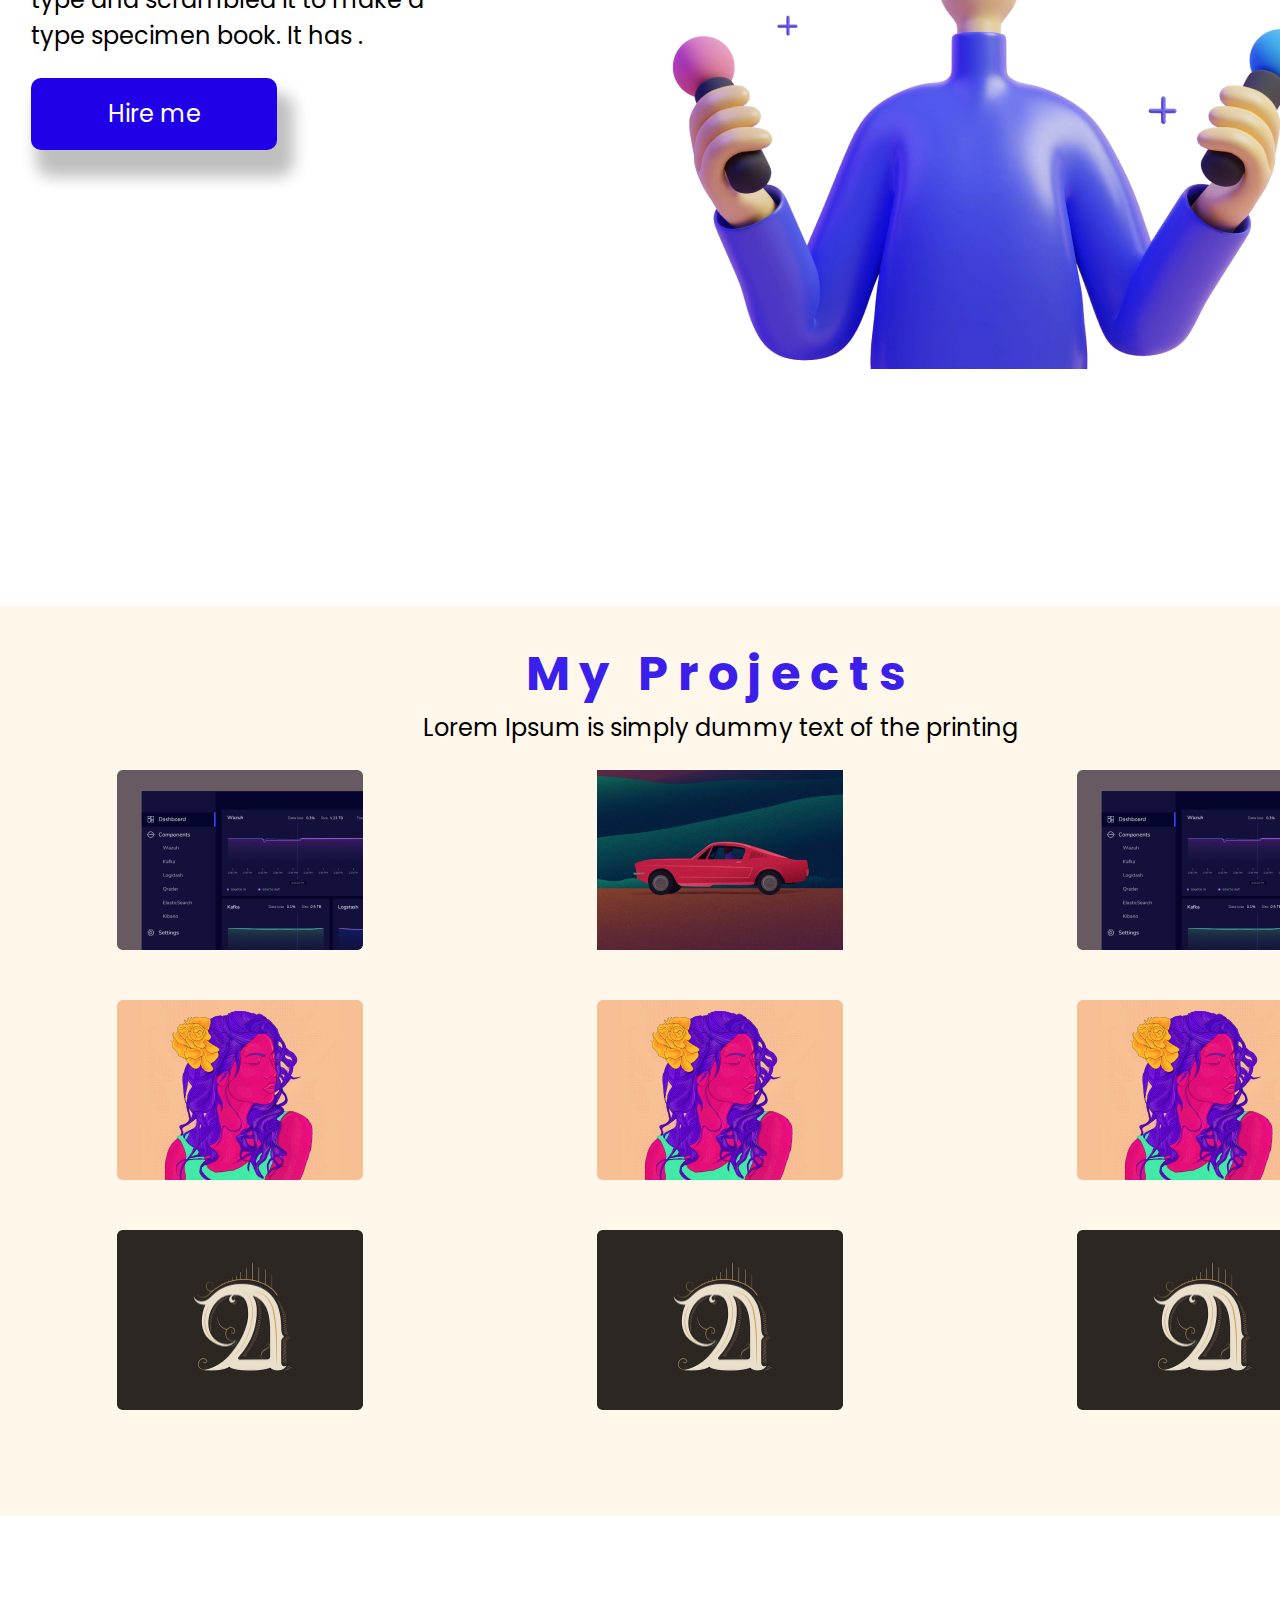
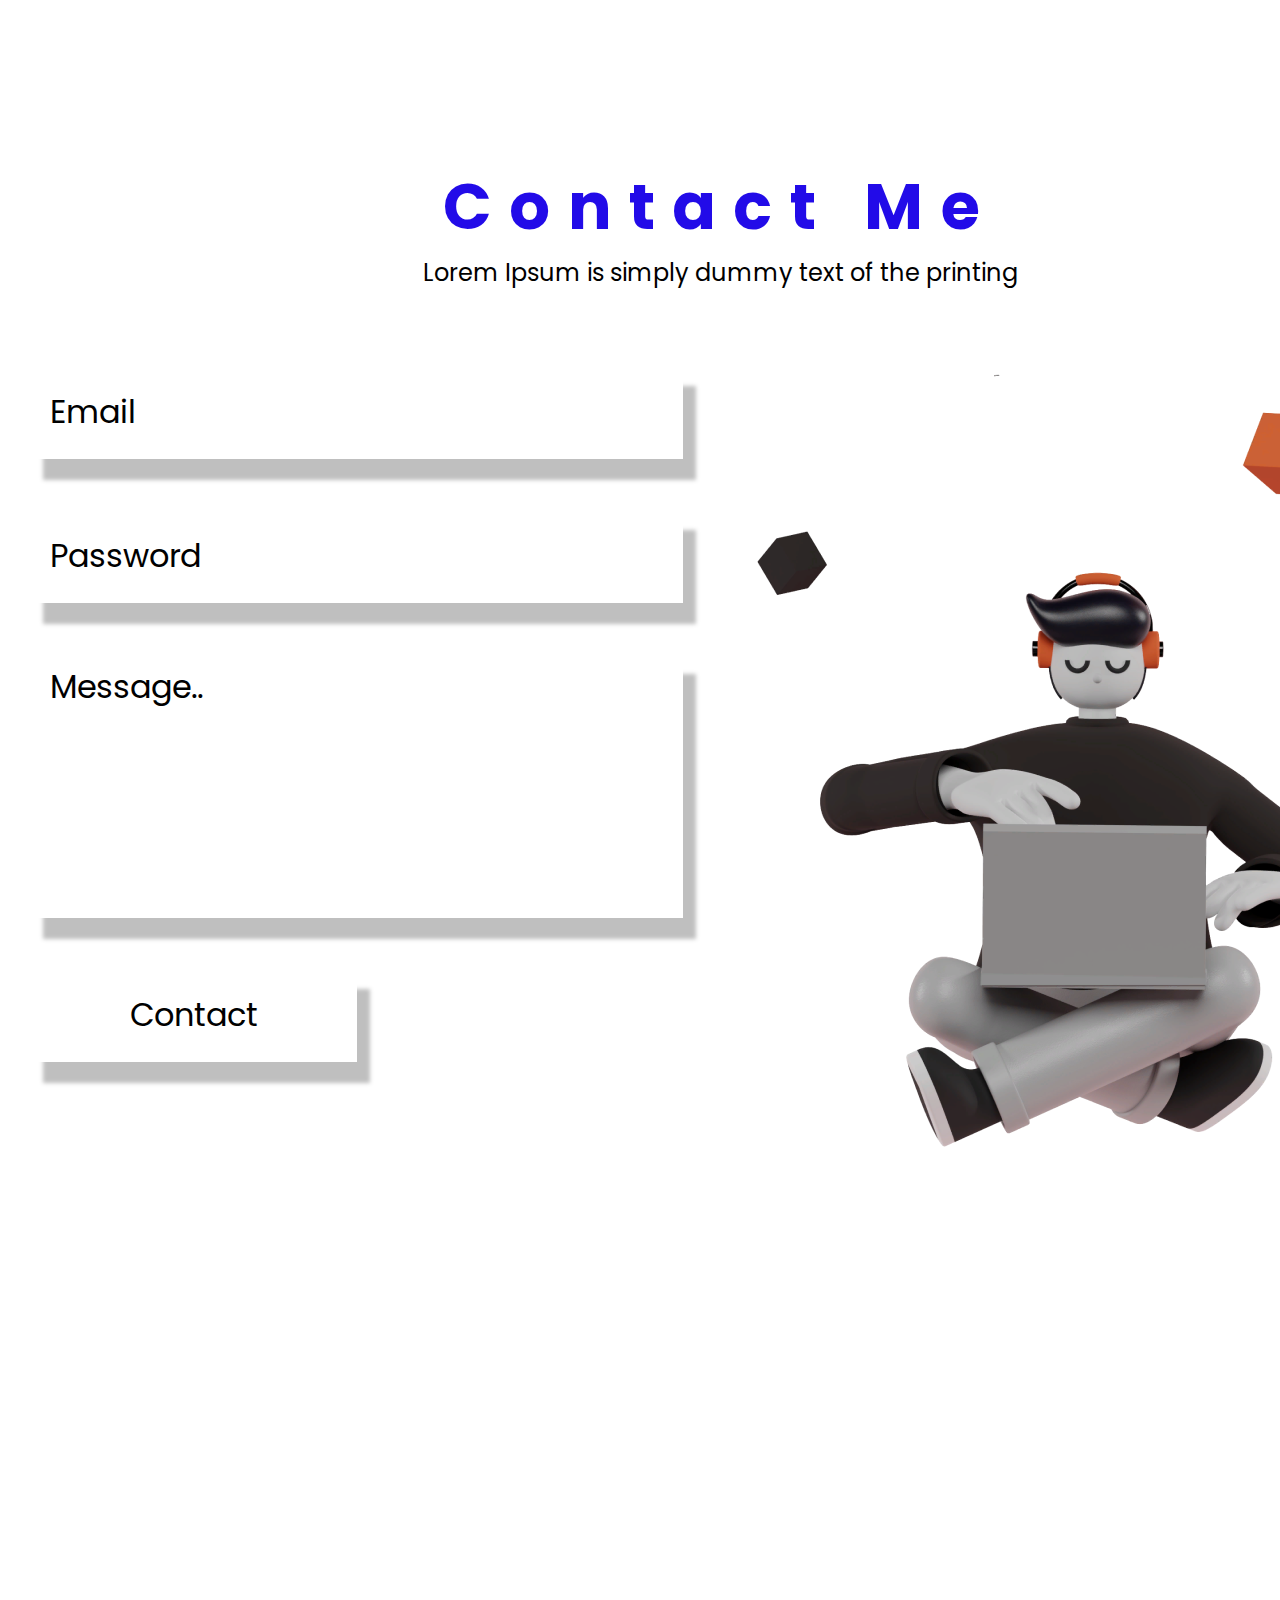
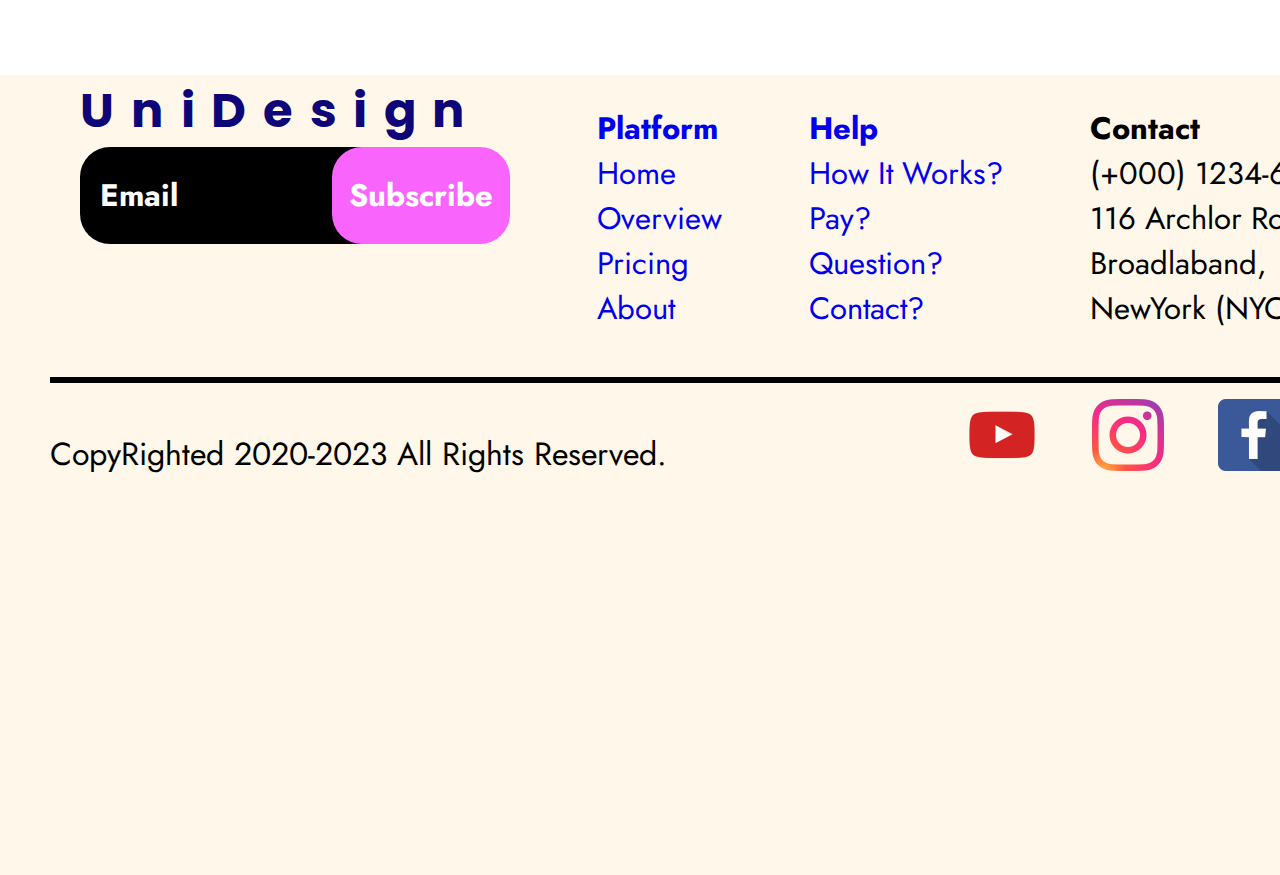
==== commit 79d22114: "final" ====
--- a/src/index.html
+++ b/src/index.html
@@ -1,134 +1,134 @@
 <!DOCTYPE html>
 <html lang="en">
-<head>
-    <meta charset="UTF-8">
-    <meta name="viewport" content="width=device-width, initial-scale=1.0">
-    <title>Document</title>
-    <link rel="stylesheet" href="styles.css">
-</head>
-<body>
-    <header class="header">
-        <div class="header-container">
-            <span class="logo">UniDesign</span>
-            <nav class="menu-container">
-                <ul class="menu">
-                    <li class="menu-item"><a class="menu-item-link" href="#">About me</a></li>
-                    <li class="menu-item"><a class="menu-item-link" href="#">Projects</a></li>
-                    <li class="menu-item"><a class="menu-item-link" href="#">Contacts</a></li>
-                    <li class="menu-item"><a class="menu-item-link" href="#">Hire me</a></li>
+    <head>
+        <meta charset="UTF-8">
+        <meta name="viewport" content="width=device-width, initial-scale=1.0">
+        <title>Document</title>
+        <link rel="stylesheet" href="styles.css">
+    </head>
+    <body>
+        <header class="header">
+            <div class="header-container">
+                <span class="logo">UniDesign</span>
+                <nav class="menu-container">
+                    <ul class="menu">
+                        <li class="menu-item"><a class="menu-item-link" href="#">About me</a></li>
+                        <li class="menu-item"><a class="menu-item-link" href="#">Projects</a></li>
+                        <li class="menu-item"><a class="menu-item-link" href="#">Contacts</a></li>
+                        <li class="menu-item"><a class="menu-item-link" href="#">Hire me</a></li>
+                    </ul>
+                </nav>
+            </div>
+        </header>
+        <main class="main-part">
+            <section class="front-page">
+                <div class="front-part-container">
+                    <h3 class="front-part-title">Welcome To My PortFolio</h3>
+                    <h1 class="front-part-subtitle">Hi , I am Steven UI/UX <span class="designer">Desginer</span></h1>
+                    <p class="front-part-text">Lorem Ipsum dolar sit amet, consectetur adipicsing elit. Locus odio et, plateo erat est sed turpis hoc equit</p>
+                    <div class="buttons">
+                        <button class="blue-button">Hire me</button>
+                        <button class="white-button">My project</button>
+                    </div>
+                </div>
+                <div class="front-part-image-container">
+                    <img class="front-part-image" src="../assets/images/front.png" alt="guy">
+                </div>
+            </section>
+            <div class="br"></div>
+            <section class="second-page">
+                <div class="second-page-text-block">
+                    <h1 class="second-page-title">About Me</h1>
+                    <p class="second-page-text">Lorem Ipsum is simply dummy text of the printing and typesetting industry. Lorem Ipsum has been the industry's standard dummy text ever since the 1500s, when an unknown printer took a galley of type and scrambled it to make a type specimen book. It has .</p>
+                    <button class="blue-button">Hire me</button>
+                </div>
+                <img src="../assets/images/skills.png" alt="skills">
+            </section>
+            <div class="br"></div>
+            <section class="third-page">
+                <div class="third-page-text-block">
+                    <h1 class="third-page-title">My Projects</h1>
+                    <p class="third-page-text">Lorem Ipsum is simply dummy text of the printing</p>
+                </div>
+                <div class="projects">
+                    <img class="project-item" src="../assets/images/dashboard.png" alt="dashboard">
+                    <img class="project-item" src="../assets/images/car.png" alt="car">
+                    <img class="project-item" src="../assets/images/dashboard.png" alt="dashboard">
+                    <img class="project-item" src="../assets/images/woman.png" alt="woman">
+                    <img class="project-item" src="../assets/images/woman.png" alt="woman">
+                    <img class="project-item" src="../assets/images/woman.png" alt="woman">
+                    <img class="project-item" src="../assets/images/wave.png" alt="wave">
+                    <img class="project-item" src="../assets/images/wave.png" alt="wave">
+                    <img class="project-item" src="../assets/images/wave.png" alt="wave">
+                </div>
+            </section>
+            <div class="br"></div>
+            <section class="fourth-page">
+                <div class="fourth-page-text-block">
+                    <h1 class="fourth-page-title">Contact Me</h1>
+                    <p class="fourth-page-text">Lorem Ipsum is simply dummy text of the printing</p>
+                </div>
+                <div class="contact-form">
+                    <div class="forms">
+                    <div class="form-input form-email">
+                        <label for="email1" class="sr-only">Email</label>
+                        <input id="email1" type="email" placeholder="Email">
+                    </div>
+                    <div class="form-input form-password">
+                        <label for="password" class="sr-only">Email</label>
+                        <input id="password" type="email" placeholder="Password">
+                    </div>
+                    <div class="form-input form-message">
+                        <label for="message" class="sr-only">Message</label>
+                        <textarea id="message" placeholder="Message.."></textarea>
+                    </div>
+                    <button class="contact-button">Contact</button>
+                    </div>
+                    <img class="skills-img" src="../assets/images/contacts.png" alt="contacts">
+                </div>
+            </section>
+            <div class="br"></div>
+        </main>
+        <footer class="footer">
+            <div class="links">
+                <div class="logo-sub" style="margin-left: 80px;">
+                    <span class="logo" style="letter-spacing: 0.35em;">UniDesign</span>
+                    <form class="footer-form" action="post">
+                        <label for="email2" class="sr-only">Email</label>
+                        <input id="email2" type="email" placeholder="Email">
+                        <button class="subscribe-button">Subscribe</button>
+                    </form>  
+                </div>
+                <ul>
+                    <li class="links-item bold"><a href="#">Platform</a></li>
+                    <li class="links-item"><a href="#">Home</a></li>
+                    <li class="links-item"><a href="#">Overview</a></li>
+                    <li class="links-item"><a href="#">Pricing</a></li>
+                    <li class="links-item"><a href="#">About</a></li>
                 </ul>
-            </nav>
-        </div>
-    </header>
-    <main class="main-part">
-        <section class="front-page">
-            <div class="front-part-container">
-                <h3 class="front-part-title">Welcome To My PortFolio</h3>
-                <h1 class="front-part-subtitle">Hi , I am Steven UI/UX <span class="designer">Desginer</span></h1>
-                <p class="front-part-text">Lorem Ipsum dolar sit amet, consectetur adipicsing elit. Locus odio et, plateo erat est sed turpis hoc equit</p>
-                <div class="buttons">
-                    <button class="blue-button">Hire me</button>
-                    <button class="white-button">My project</button>
+                <ul>
+                    <li class="links-item bold"><a href="#">Help</a></li>
+                    <li class="links-item"><a href="#">How It Works?</a></li>
+                    <li class="links-item"><a href="#">Pay?</a></li>
+                    <li class="links-item"><a href="#">Question?</a></li>
+                    <li class="links-item"><a href="#">Contact?</a></li>
+                </ul>
+                <ul class="contact-box">
+                    <li class="bold">Contact</li>
+                    <li>(+000) 1234-6789</li>
+                    <li>116 Archlor Road Broadlaband, NewYork (NYC) 1205</li>
+                </ul>
+            </div>
+            <hr>
+            <div class="socials">
+                <p class="CopyRighted">CopyRighted 2020-2023   All Rights Reserved.</p>
+                <div class="social-link-container">
+                    <a class="socials-link" href="#"><img src="../assets/images/youtube.png" alt="Youtube"></a>
+                    <a class="socials-link" href="#"><img src="../assets/images/instagram.png" alt="Instagram"></a>
+                    <a class="socials-link" href="#"><img src="../assets/images/facebook.png" alt="Facebook"></a>
+                    <a class="socials-link" href="#"><img src="../assets/images/linkedin.png" alt="LinkedIn"></a>
                 </div>
             </div>
-            <div class="front-part-image-container">
-                <img class="front-part-image" src="../assets/images/front.png" alt="guy">
-            </div>
-        </section>
-        <div class="br"></div>
-        <section class="second-page">
-            <div class="second-page-text-block">
-                <h1 class="second-page-title">About Me</h1>
-                <p class="second-page-text">Lorem Ipsum is simply dummy text of the printing and typesetting industry. Lorem Ipsum has been the industry's standard dummy text ever since the 1500s, when an unknown printer took a galley of type and scrambled it to make a type specimen book. It has .</p>
-                <button class="blue-button">Hire me</button>
-            </div>
-            <img src="../assets/images/skills.png" alt="skills">
-        </section>
-        <div class="br"></div>
-        <section class="third-page">
-            <div class="third-page-text-block">
-                <h1 class="third-page-title">My Projects</h1>
-                <p class="third-page-text">Lorem Ipsum is simply dummy text of the printing</p>
-            </div>
-            <div class="projects">
-                <img class="project-item" src="../assets/images/dashboard.png" alt="dashboard">
-                <img class="project-item" src="../assets/images/car.png" alt="car">
-                <img class="project-item" src="../assets/images/dashboard.png" alt="dashboard">
-                <img class="project-item" src="../assets/images/woman.png" alt="woman">
-                <img class="project-item" src="../assets/images/woman.png" alt="woman">
-                <img class="project-item" src="../assets/images/woman.png" alt="woman">
-                <img class="project-item" src="../assets/images/wave.png" alt="wave">
-                <img class="project-item" src="../assets/images/wave.png" alt="wave">
-                <img class="project-item" src="../assets/images/wave.png" alt="wave">
-            </div>
-        </section>
-        <div class="br"></div>
-        <section class="fourth-page">
-            <div class="fourth-page-text-block">
-                <h1 class="fourth-page-title">Contact Me</h1>
-                <p class="fourth-page-text">Lorem Ipsum is simply dummy text of the printing</p>
-            </div>
-            <div class="contact-form">
-                <div class="forms">
-                  <div class="form-input form-email">
-                    <label for="email" class="sr-only">Email</label>
-                    <input id="email" type="email" placeholder="Email">
-                  </div>
-                  <div class="form-input form-password">
-                    <label for="password" class="sr-only">Email</label>
-                    <input id="password" type="email" placeholder="Password">
-                  </div>
-                  <div class="form-input form-message">
-                    <label for="message" class="sr-only">Message</label>
-                    <textarea id="message" placeholder="Message.."></textarea>
-                  </div>
-                  <button class="contact-button">Contact</button>
-                </div>
-                <img class="skills-img" src="../assets/images/contacts.png" alt="contacts">
-            </div>
-        </section>
-        <div class="br"></div>
-    </main>
-    <footer class="footer">
-        <div class="links">
-            <div class="logo-sub" style="margin-left: 80px;">
-                <span class="logo" style="letter-spacing: 0.35em;">UniDesign</span>
-                <form class="footer-form" action="">
-                    <label for="email" class="sr-only">Email</label>
-                    <input id="email" type="email" placeholder="Email">
-                    <button class="subscribe-button">Subscribe</button>
-                </form>  
-            </div>
-            <ul>
-                <li class="links-item bold"><a href="#">Platform</a></li>
-                <li class="links-item"><a href="#">Home</a></li>
-                <li class="links-item"><a href="#">Overview</a></li>
-                <li class="links-item"><a href="#">Pricing</a></li>
-                <li class="links-item"><a href="#">About</a></li>
-            </ul>
-            <ul>
-                <li class="links-item bold"><a href="#">Help</a></li>
-                <li class="links-item"><a href="#">How It Works?</a></li>
-                <li class="links-item"><a href="#">Pay?</a></li>
-                <li class="links-item"><a href="#">Question?</a></li>
-                <li class="links-item"><a href="#">Contact?</a></li>
-            </ul>
-            <ul>
-                <li class="bold">Contact</li>
-                <li>(+000) 1234-6789</li>
-                <li>116 Archlor Road<br/>Broadlaband,<br/>NewYork (NYC)<br/>1205</li>
-            </ul>
-        </div>
-        <hr noshade style="color: black; align: center; size: 3px; width: 1334px;"/>
-        <div class="socials">
-            <p class="CopyRighted">CopyRighted 2020-2023   All Rights Reserved.</p>
-            <div class="social-link-container">
-                <a class="socials-link" href="#"><img src="../assets/images/youtube.png" alt="Youtube"></a>
-                <a class="socials-link" href="#"><img src="../assets/images/instagram.png" alt="Instagram"></a>
-                <a class="socials-link" href="#"><img src="../assets/images/facebook.png" alt="Facebook"></a>
-                <a class="socials-link" href="#"><img src="../assets/images/linkedin.png" alt="LinkedIn"></a>
-            </div>
-        </div>
-    </footer>
-</body>
+        </footer>
+    </body>
 </html>--- a/src/styles.css
+++ b/src/styles.css
@@ -33,6 +33,8 @@
 body {
     width: 1440px;
     height: 100vh;
+    margin: 0px;
+    padding: 0px;
 }
 
 a {
@@ -210,7 +212,7 @@
 }
 
 .third-page-title {
-    family: Poppins;
+    font-family: Poppins;
     font-weight: 700;
     font-size: 48px;
     line-height: 72px;
@@ -289,6 +291,7 @@
     width: 327px;
     height: 94px;
     border: none;
+    background-color: white;
 }
 
 .form-input textarea, 
@@ -308,7 +311,7 @@
 }
 
 .footer {
-    height: 800;
+    height: 800px;
     background-color: #FFD69633;
     font-family: Jost;
     font-size: 31px;
@@ -354,6 +357,7 @@
     font-family: Jost;
     font-weight: 700; 
 }
+
 .links {
     display: flex;
     justify-content: space-between;
@@ -372,12 +376,18 @@
     width: 96px;
 }
 
+.contact-box {
+    width: 300px;
+    margin-right: 50px;
+}
+
 .CopyRighted {
     font-family: Jost;
     font-size: 32px;
     font-weight: 400;
     line-height: 46px;
     letter-spacing: 0em;
+    margin-left: 50px;
 }
 
 .social-link-container {
@@ -385,4 +395,9 @@
     justify-content: end;
     gap: 30px;
     width: 50%;
+}
+
+hr {
+    border: 3px solid black;
+    width: 1334px;
 }